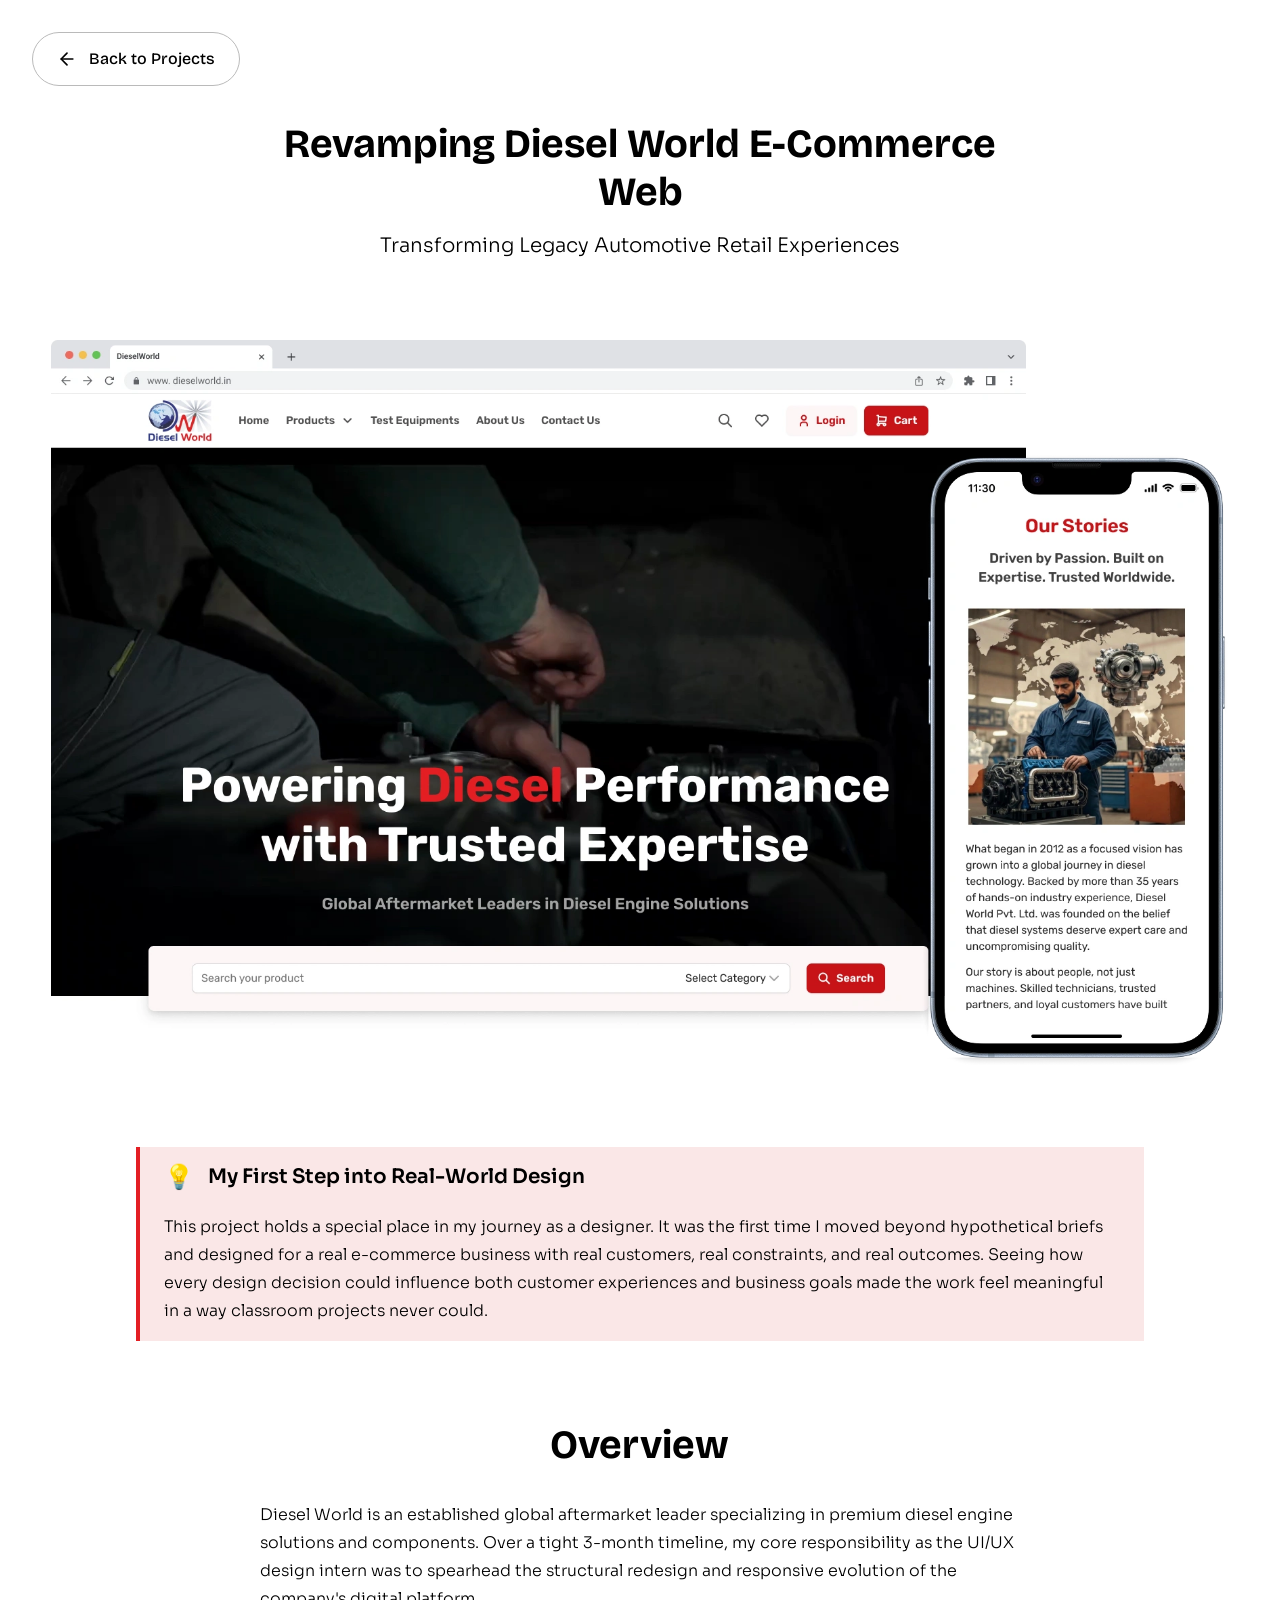
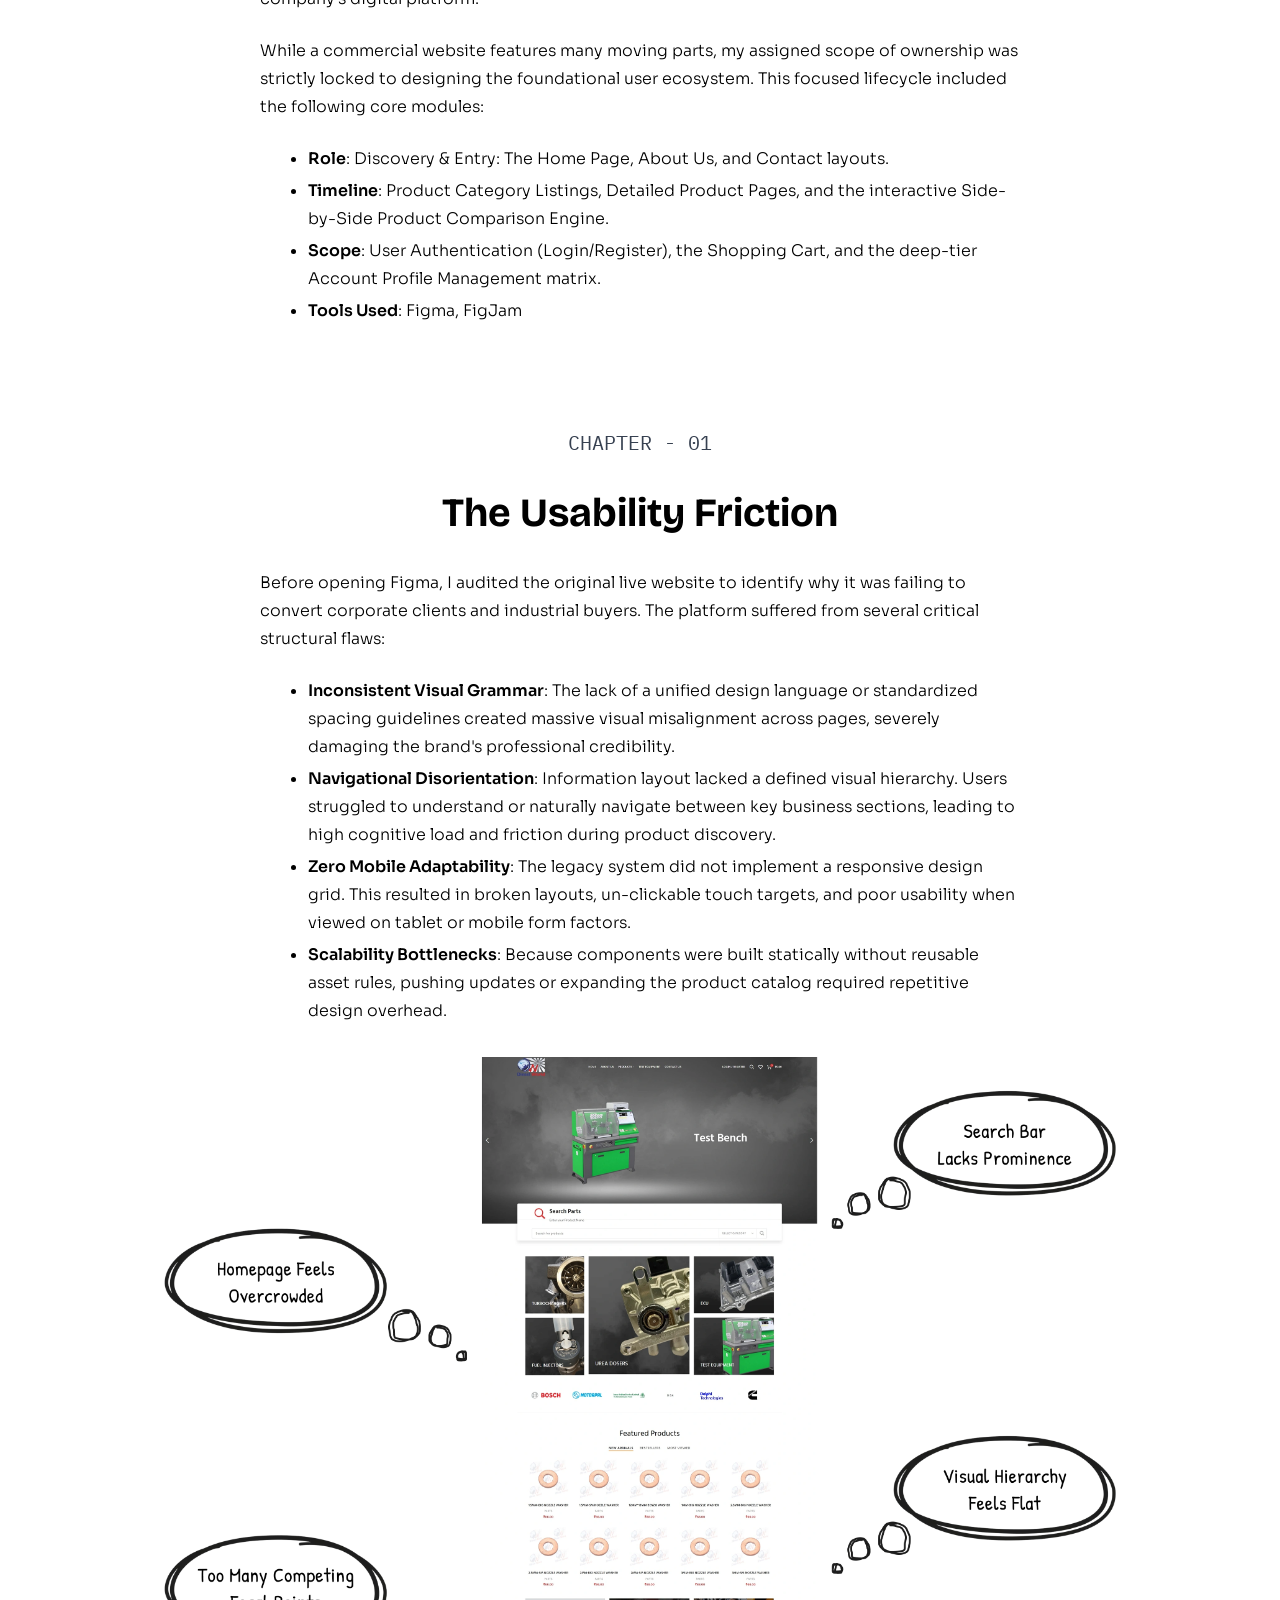
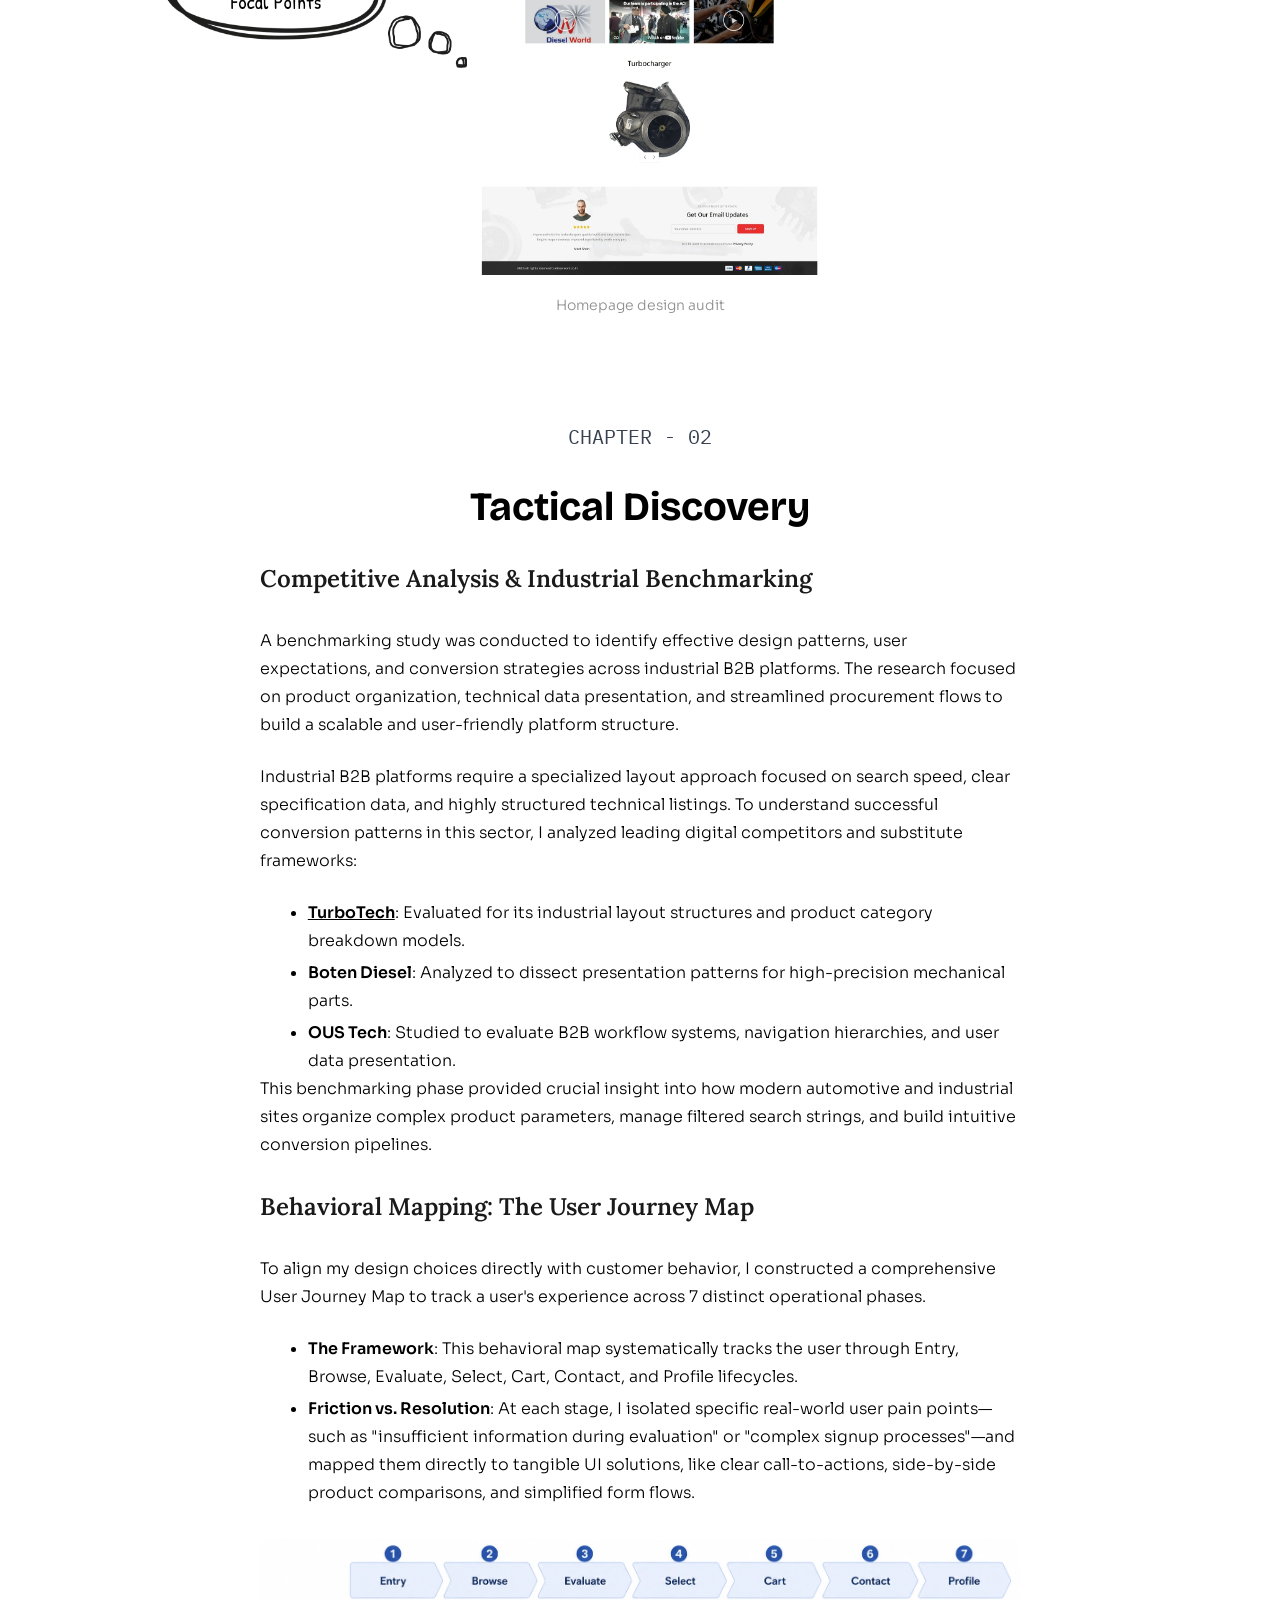
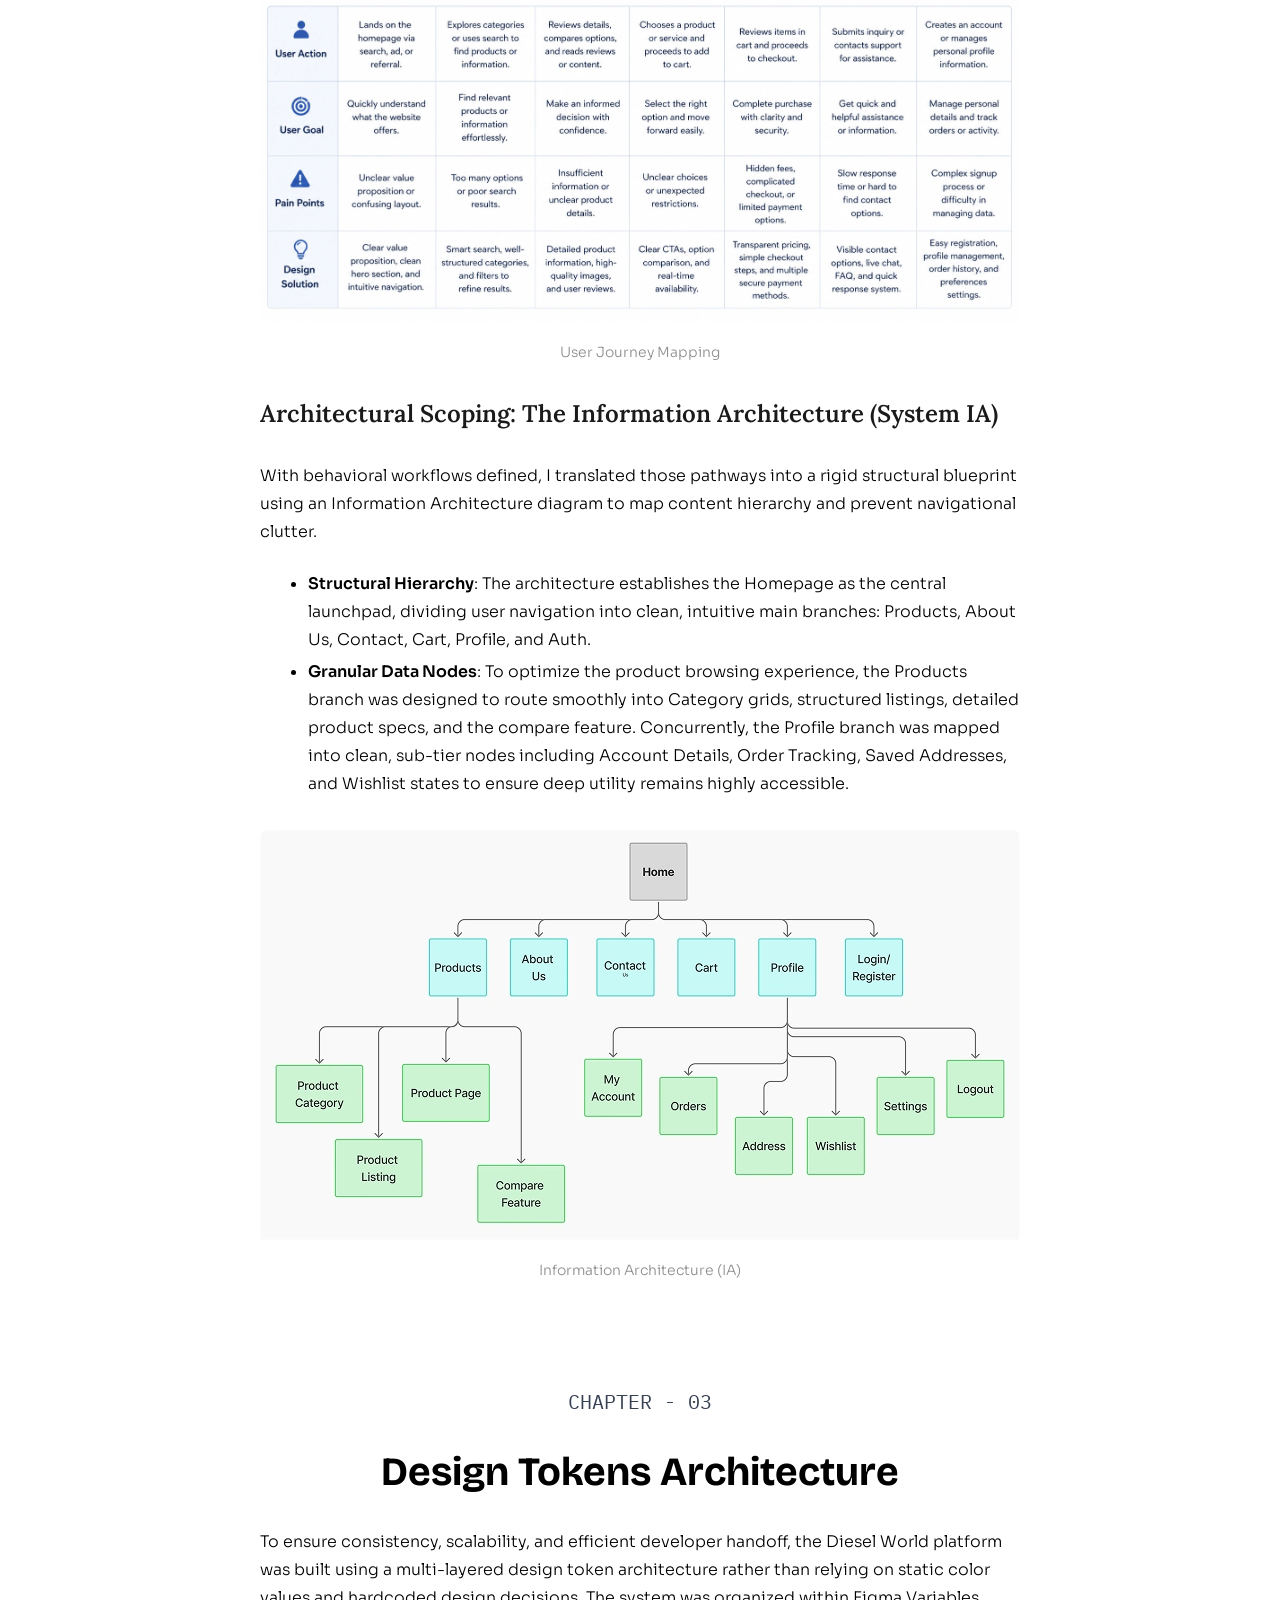
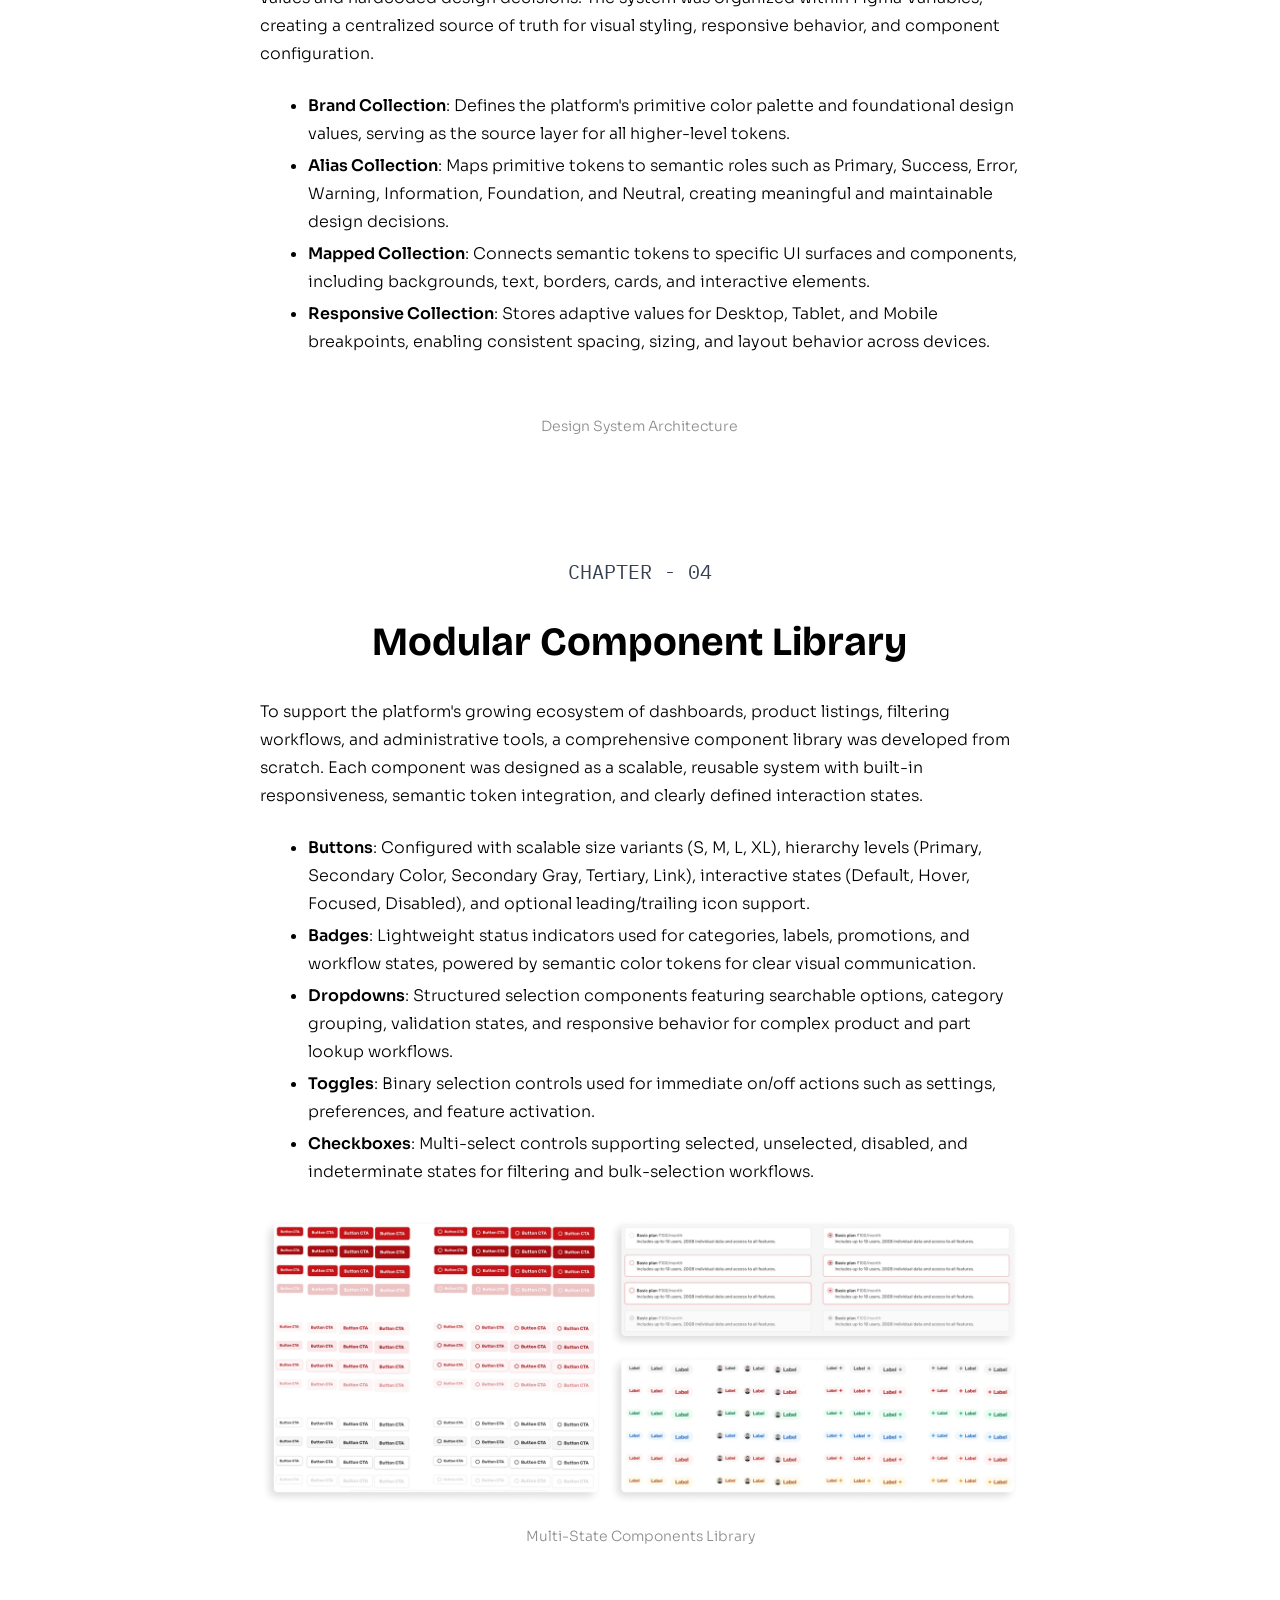
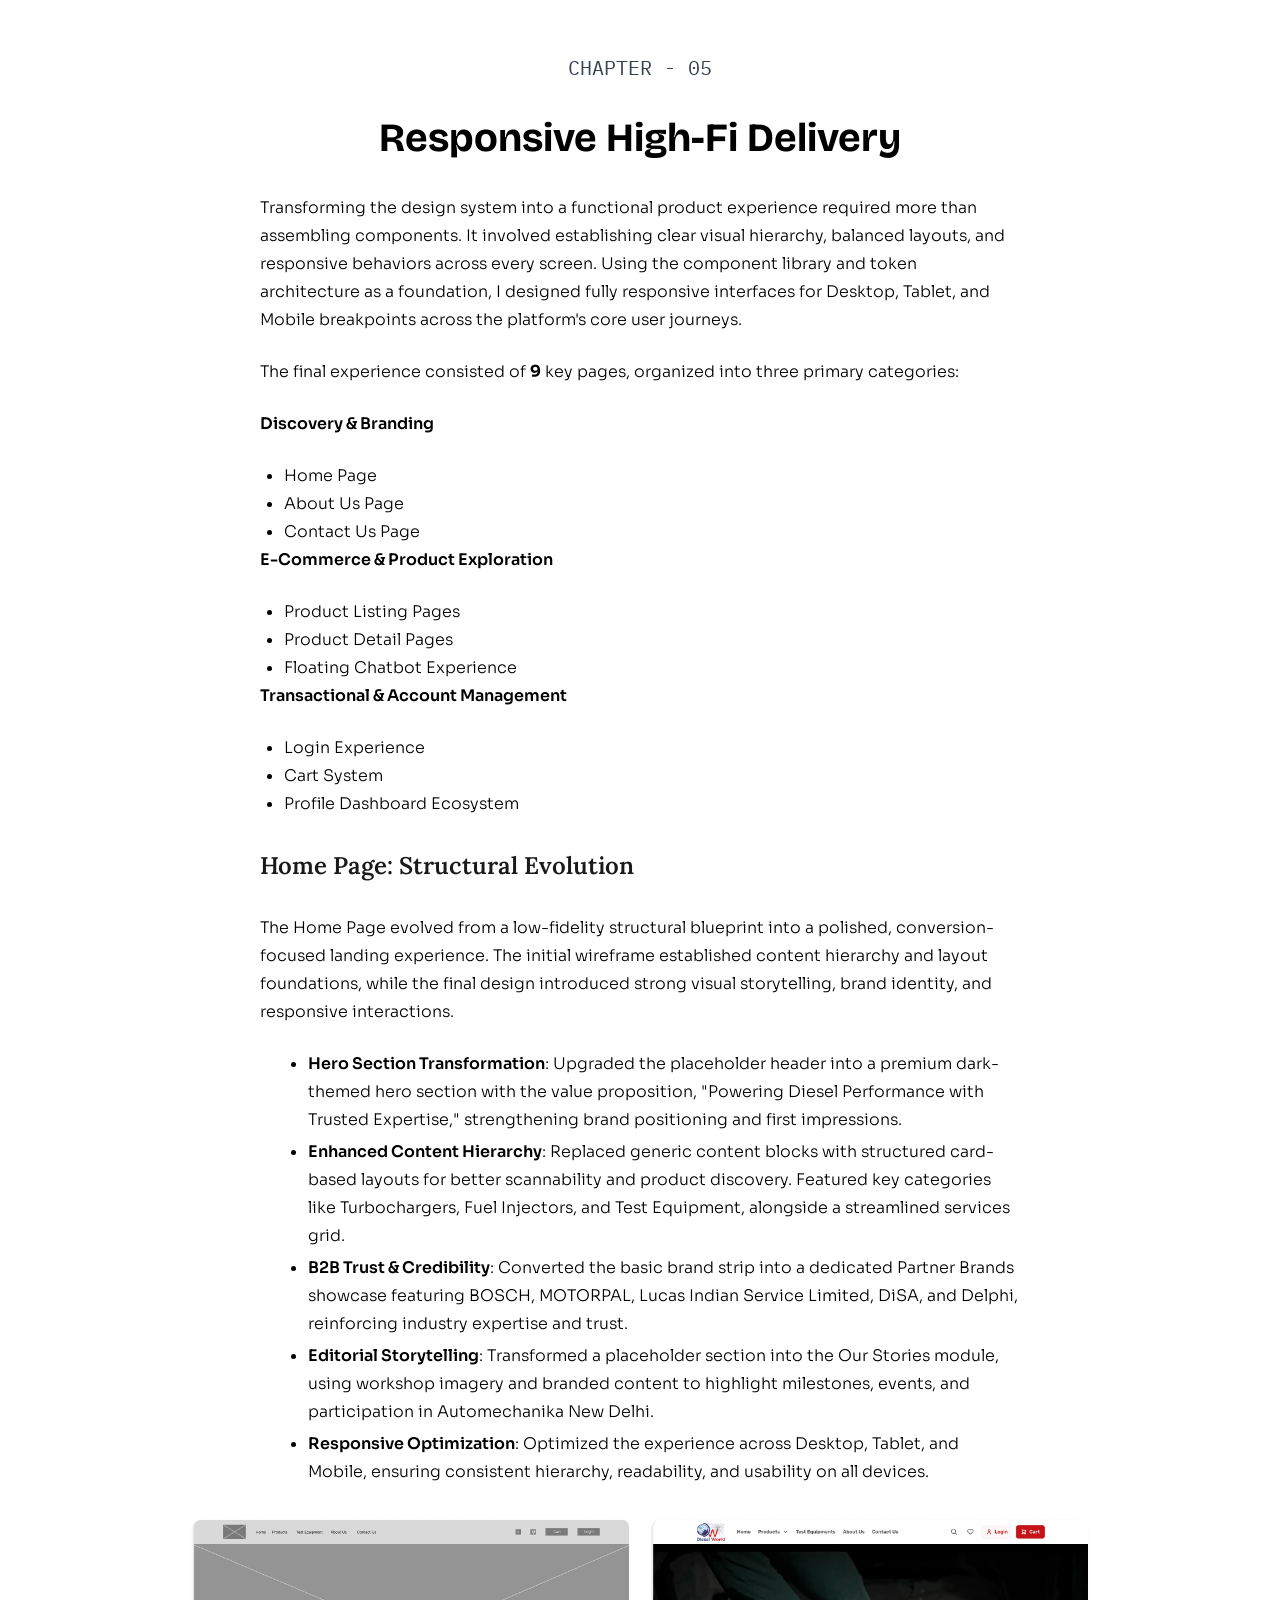
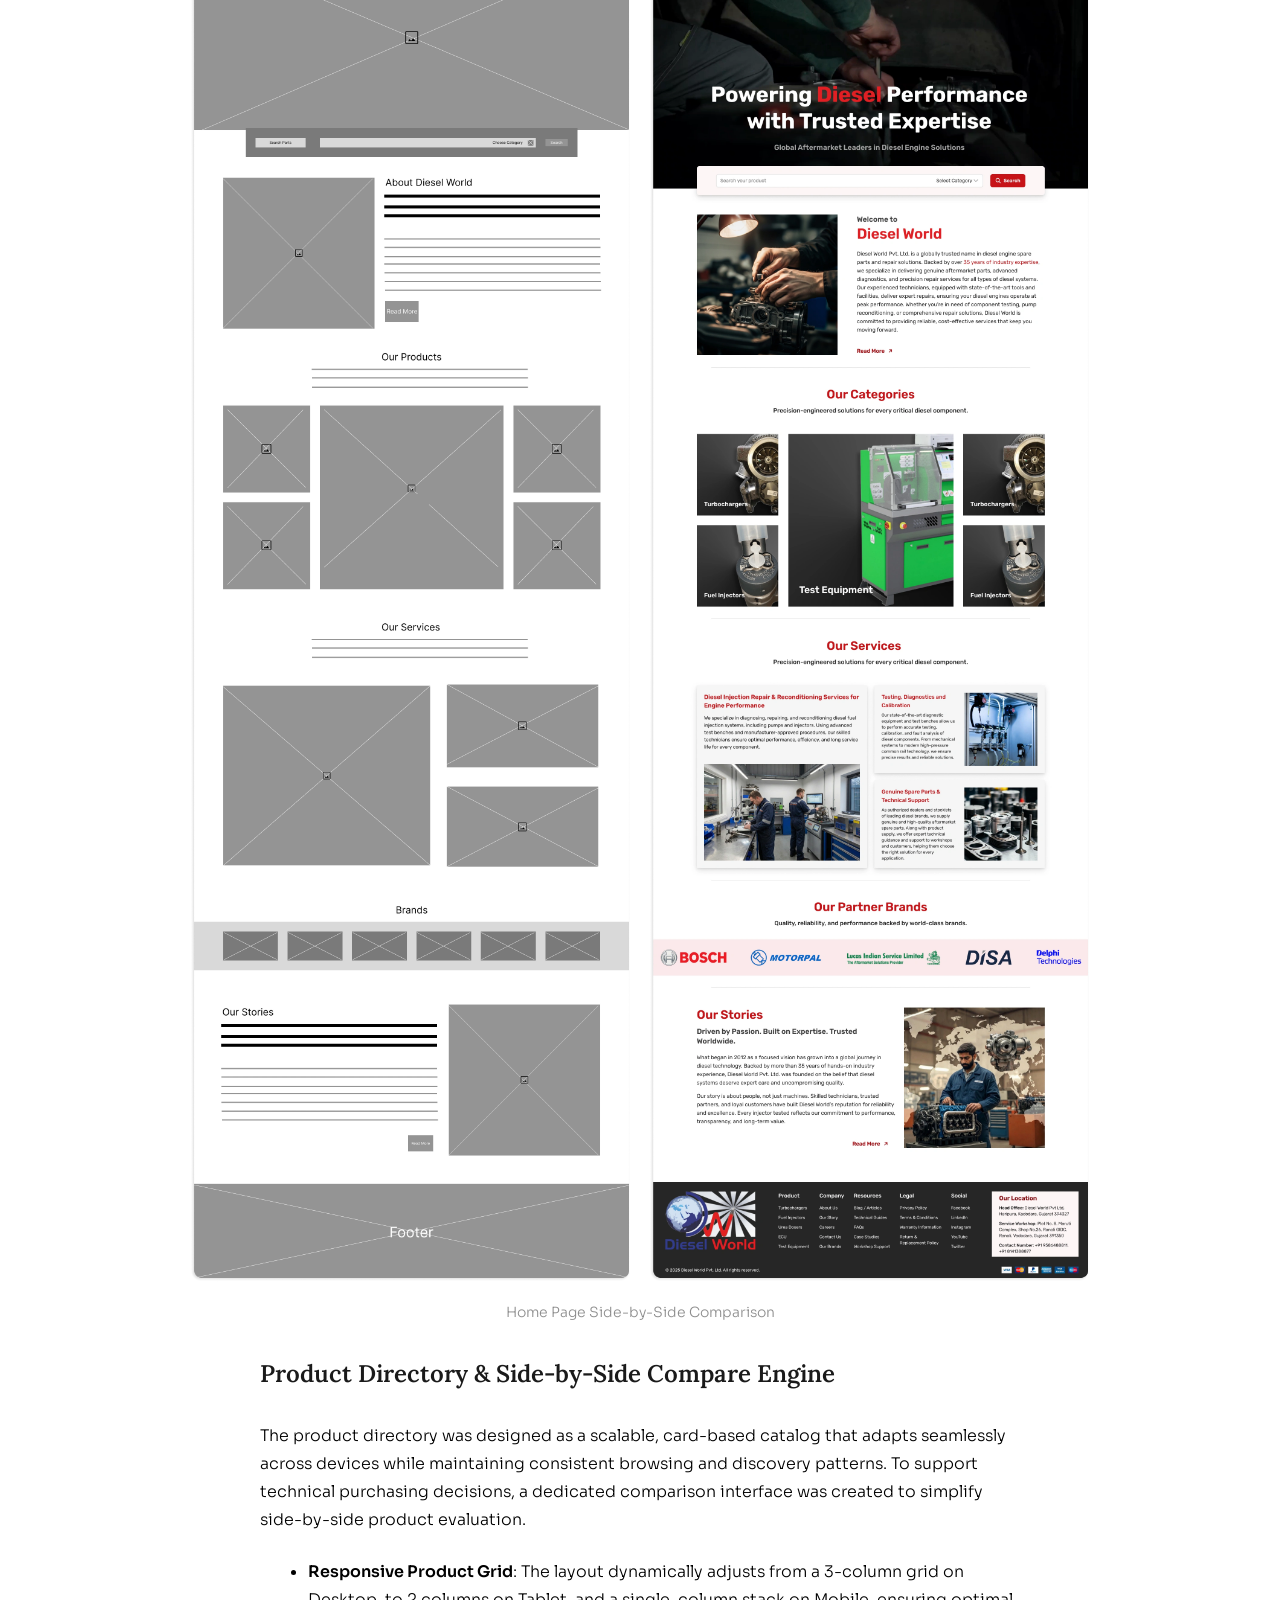
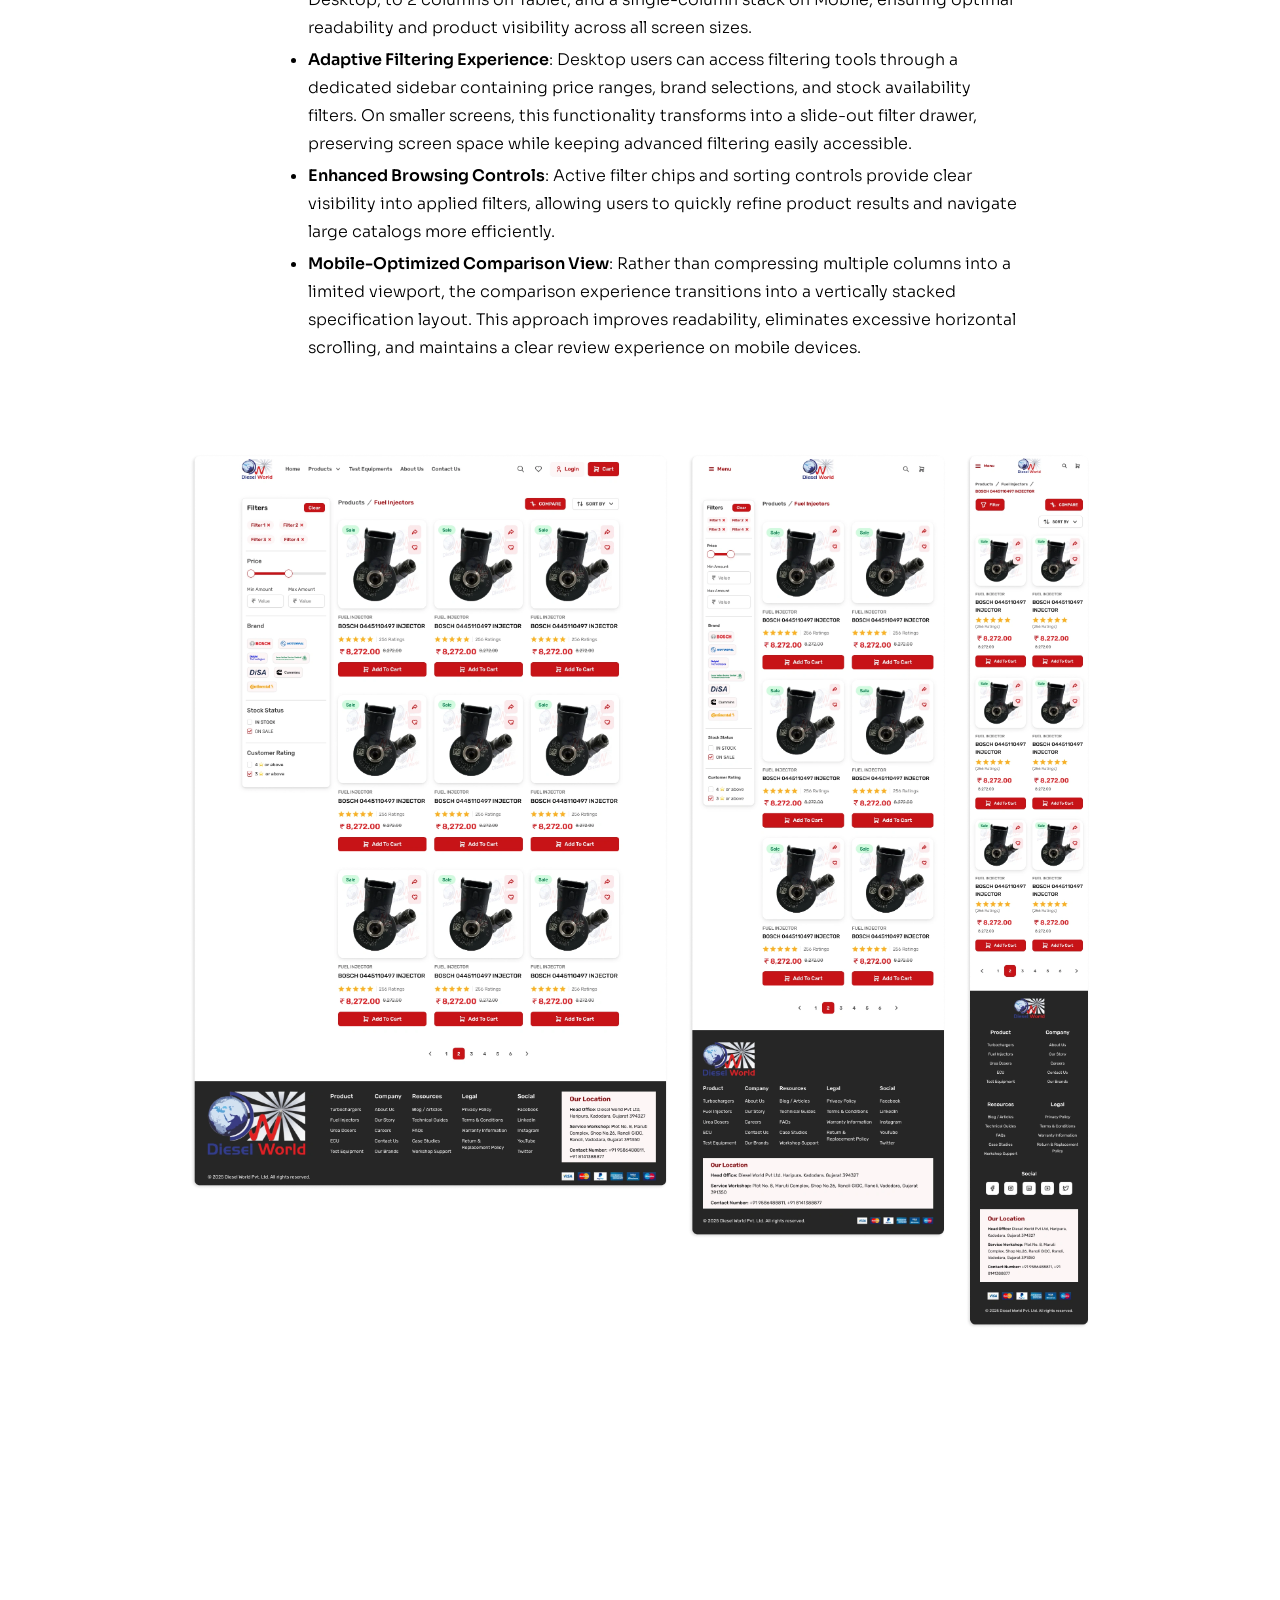
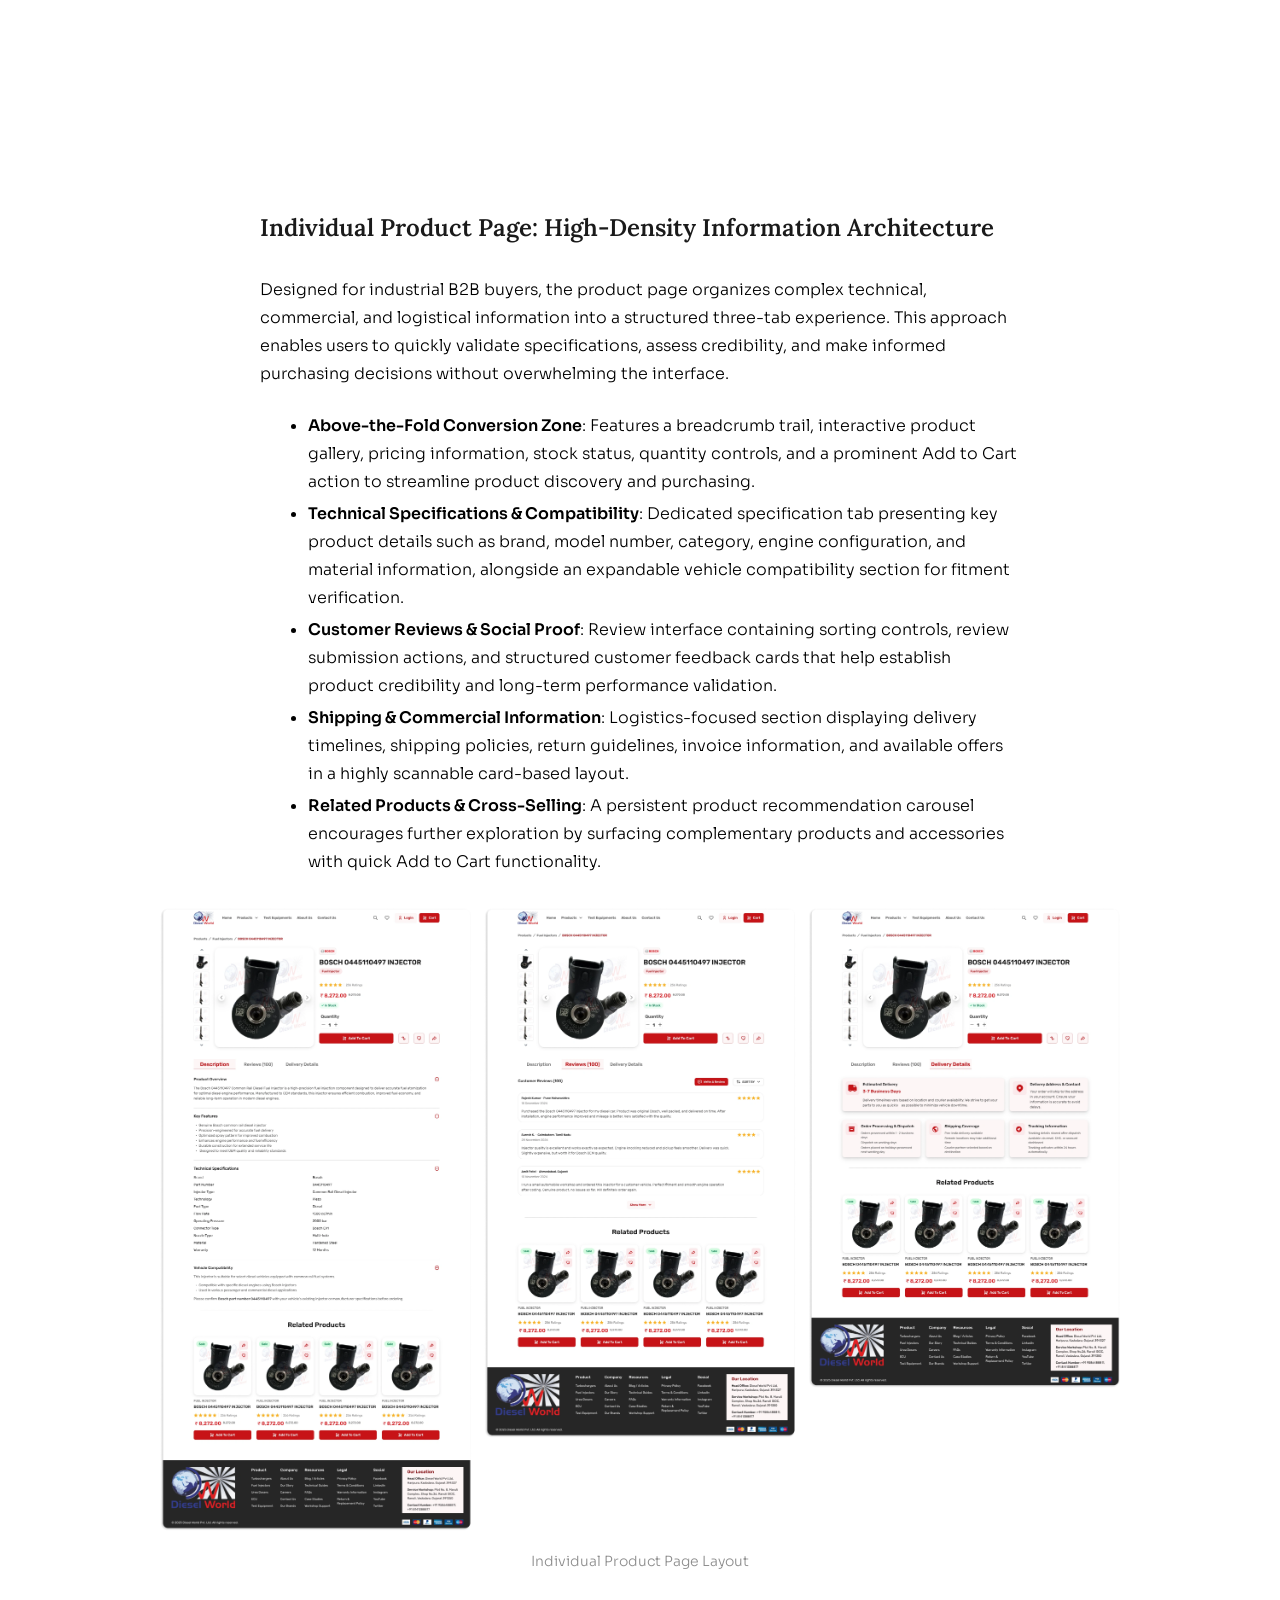
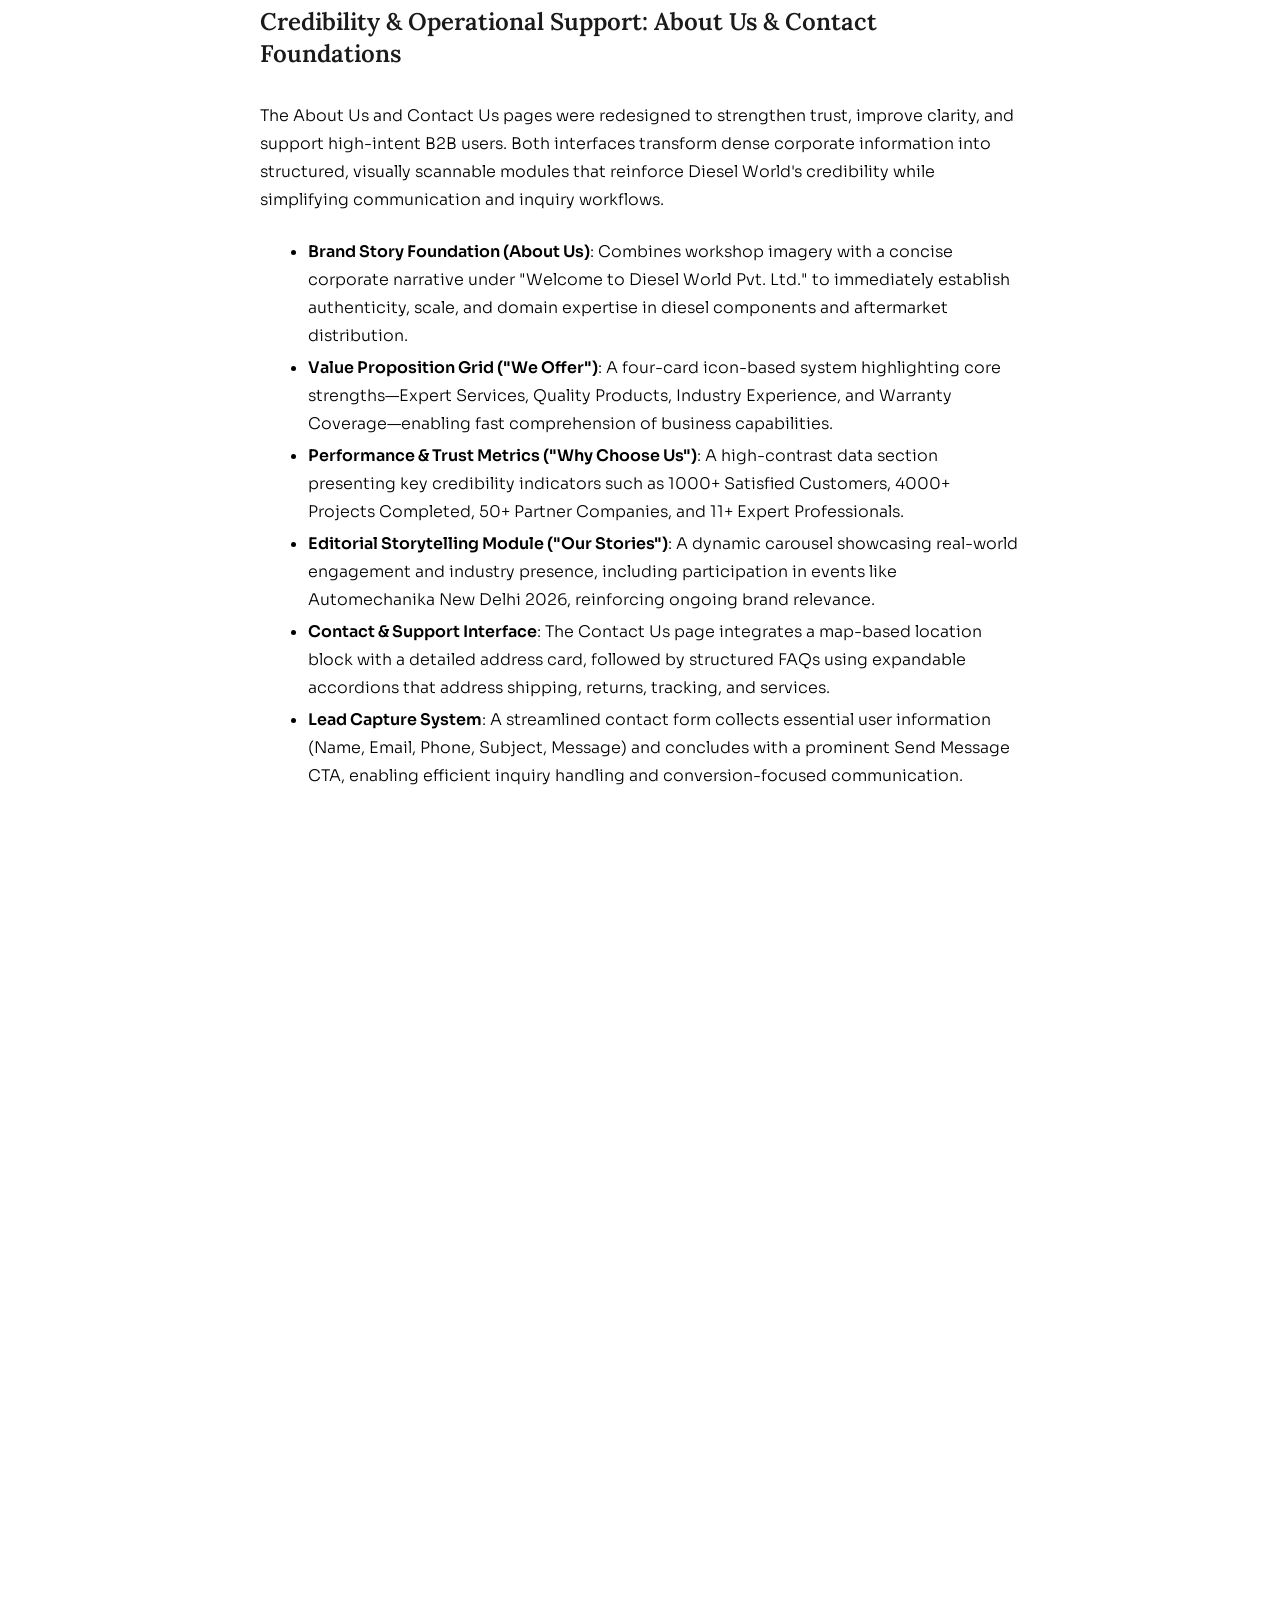
==== work/DieselWorld/index.html @ 5c5d2adc "Added portfolio files" ====
<!DOCTYPE html>
<html lang="en">

<head>
    <meta charset="UTF-8">
    <meta name="viewport" content="width=device-width, initial-scale=1.0">
    <title>DieselWorld Case Study | Sahil Pradhan</title>
    <link rel="preconnect" href="https://fonts.googleapis.com">
    <link rel="preconnect" href="https://fonts.gstatic.com" crossorigin>
    <link
        href="https://fonts.googleapis.com/css2?family=Bricolage+Grotesque:opsz,wght@12..96,200..800&family=DM+Serif+Display&family=IBM+Plex+Mono&family=Lora:ital,wght@0,400..700;1,400..700&family=Sora:wght@100..800&display=swap"
        rel="stylesheet">
    <link rel="stylesheet" href="style.css">
</head>

<body class="dieselworld-body">

    <!-- Back Button -->
    <a href="../../index.html#projects" class="back-btn" aria-label="Back to Featured Projects">
        <svg viewBox="0 0 24 24" fill="none" stroke="currentColor" stroke-width="2" stroke-linecap="round"
            stroke-linejoin="round" width="20" height="20">
            <line x1="19" y1="12" x2="5" y2="12"></line>
            <polyline points="12 19 5 12 12 5"></polyline>
        </svg>
        <span>Back to Projects</span>
    </a>

    <!-- Page Content -->
    <main class="case-study-content">

        <!-- Hero Section -->
        <header class="cs-header reveal-item">
            <h1 class="cs-title">Revamping Diesel World E-Commerce Web</h1>
            <p class="cs-subtitle">Transforming Legacy Automotive Retail Experiences</p>
        </header>

        <!-- Hero Image -->
        <section class="cs-section reveal-item">
            <figure class="cs-image-wrapper hero-img">
                <img src="../../assets/work/DieselWorld/dw-project-title-image.webp"
                    alt="Diesel World E-Commerce Overview">
            </figure>
        </section>

        <!-- ════════════════ SPECIAL MESSAGE ════════════════ -->
        <section class="cs-section reveal-item">
            <div class="special-message-block">
                <div class="special-message-header">
                    <span class="special-message-icon" style="font-size: 24px; line-height: 28px;">💡</span>
                    <span class="special-message-title"> My First Step into Real-World Design</span>
                </div>
                <p class="special-message-text">This project holds a special place in my journey as a designer. It was
                    the first time I moved beyond hypothetical briefs and designed for a real e-commerce business with
                    real customers, real constraints, and real outcomes. Seeing how every design decision could
                    influence
                    both customer experiences and business goals made the work feel meaningful in a way classroom
                    projects never could.</p>
            </div>
        </section>

        <!-- ════════════════ OVERVIEW ════════════════ -->
        <section class="cs-section reveal-item">
            <h2 class="cs-heading">Overview</h2>
            <div class="cs-text-block">
                <p>Diesel World is an established global aftermarket leader specializing in premium diesel engine
                    solutions and components. Over a tight 3-month timeline, my core responsibility as the UI/UX design
                    intern was to spearhead the structural redesign and responsive evolution of the company's digital
                    platform.</p>
                <p>While a commercial website features many moving parts, my assigned scope of ownership was strictly
                    locked to designing the foundational user ecosystem. This focused lifecycle included the following
                    core modules:</p>
                <ul class="component-desc-list">
                    <li><strong>Role</strong>: Discovery &amp; Entry: The Home Page, About Us, and Contact layouts.</li>
                    <li><strong>Timeline</strong>: Product Category Listings, Detailed Product Pages, and the
                        interactive Side-by-Side Product Comparison Engine.</li>
                    <li><strong>Scope</strong>: User Authentication (Login/Register), the Shopping Cart, and the
                        deep-tier Account Profile Management matrix.</li>
                    <li><strong>Tools Used</strong>: Figma, FigJam</li>
                </ul>
            </div>
        </section>

        <!-- ════════════════ CHAPTER 01 ════════════════ -->
        <section class="cs-section reveal-item">
            <span class="cs-chapter-label">CHAPTER - 01</span>
            <h2 class="cs-heading">The Usability Friction</h2>
            <div class="cs-text-block">
                <p>Before opening Figma, I audited the original live website to identify why it was failing to convert
                    corporate clients and industrial buyers. The platform suffered from several critical structural
                    flaws:</p>
                <ul class="component-desc-list">
                    <li><strong>Inconsistent Visual Grammar</strong>: The lack of a unified design language or
                        standardized spacing guidelines created massive visual misalignment across pages, severely
                        damaging the brand's professional credibility.</li>
                    <li><strong>Navigational Disorientation</strong>: Information layout lacked a defined visual
                        hierarchy. Users struggled to understand or naturally navigate between key business sections,
                        leading to high cognitive load and friction during product discovery.</li>
                    <li><strong>Zero Mobile Adaptability</strong>: The legacy system did not implement a responsive
                        design grid. This resulted in broken layouts, un-clickable touch targets, and poor usability
                        when
                        viewed on tablet or mobile form factors.</li>
                    <li><strong>Scalability Bottlenecks</strong>: Because components were built statically without
                        reusable asset rules, pushing updates or expanding the product catalog required repetitive
                        design
                        overhead.</li>
                </ul>
            </div>
            <figure class="cs-image-wrapper reveal-item" style="max-width: 956px; margin: 0 auto;">
                <img src="../../assets/work/DieselWorld/homepage-design-audit.webp" alt="Homepage Design Audit">
                <figcaption
                    style="margin-top: 16px; font-family: 'Sora', sans-serif; font-size: 14px; color: #8d8d8d; text-align: center;">
                    Homepage design audit</figcaption>
            </figure>
        </section>

        <!-- ════════════════ CHAPTER 02 ════════════════ -->
        <section class="cs-section reveal-item">
            <span class="cs-chapter-label">CHAPTER - 02</span>
            <h2 class="cs-heading">Tactical Discovery</h2>

            <!-- Competitive Analysis -->
            <h3 class="cs-subheading">Competitive Analysis &amp; Industrial Benchmarking</h3>
            <div class="cs-text-block">
                <p>A benchmarking study was conducted to identify effective design patterns, user expectations, and
                    conversion strategies across industrial B2B platforms. The research focused on product organization,
                    technical data presentation, and streamlined procurement flows to build a scalable and user-friendly
                    platform structure.</p>
                <p>Industrial B2B platforms require a specialized layout approach focused on search speed, clear
                    specification data, and highly structured technical listings. To understand successful conversion
                    patterns in this sector, I analyzed leading digital competitors and substitute frameworks:</p>
                <ul class="component-desc-list">
                    <li><strong style="text-decoration: underline;">TurboTech</strong>: Evaluated for its industrial
                        layout structures and product category breakdown models.</li>
                    <li><strong>Boten Diesel</strong>: Analyzed to dissect presentation patterns for high-precision
                        mechanical parts.</li>
                    <li><strong>OUS Tech</strong>: Studied to evaluate B2B workflow systems, navigation hierarchies, and
                        user data presentation.</li>
                </ul>
                <p>This benchmarking phase provided crucial insight into how modern automotive and industrial sites
                    organize complex product parameters, manage filtered search strings, and build intuitive conversion
                    pipelines.</p>
            </div>

            <!-- Behavioral Mapping -->
            <h3 class="cs-subheading">Behavioral Mapping: The User Journey Map</h3>
            <div class="cs-text-block">
                <p>To align my design choices directly with customer behavior, I constructed a comprehensive User
                    Journey
                    Map to track a user's experience across 7 distinct operational phases.</p>
                <ul class="component-desc-list">
                    <li><strong>The Framework</strong>: This behavioral map systematically tracks the user through
                        Entry,
                        Browse, Evaluate, Select, Cart, Contact, and Profile lifecycles.</li>
                    <li><strong>Friction vs. Resolution</strong>: At each stage, I isolated specific real-world user
                        pain
                        points—such as "insufficient information during evaluation" or "complex signup processes"—and
                        mapped them directly to tangible UI solutions, like clear call-to-actions, side-by-side product
                        comparisons, and simplified form flows.</li>
                </ul>
            </div>
            <figure class="cs-image-wrapper reveal-item" style="max-width: 760px; margin: 0 auto;">
                <img src="../../assets/work/DieselWorld/user-journey.webp" alt="User Journey Mapping">
                <figcaption
                    style="margin-top: 16px; font-family: 'Sora', sans-serif; font-size: 14px; color: #8d8d8d; text-align: center;">
                    User Journey Mapping</figcaption>
            </figure>

            <!-- Architectural Scoping -->
            <h3 class="cs-subheading">Architectural Scoping: The Information Architecture (System IA)</h3>
            <div class="cs-text-block">
                <p>With behavioral workflows defined, I translated those pathways into a rigid structural blueprint
                    using
                    an Information Architecture diagram to map content hierarchy and prevent navigational clutter.</p>
                <ul class="component-desc-list">
                    <li><strong>Structural Hierarchy</strong>: The architecture establishes the Homepage as the central
                        launchpad, dividing user navigation into clean, intuitive main branches: Products, About Us,
                        Contact, Cart, Profile, and Auth.</li>
                    <li><strong>Granular Data Nodes</strong>: To optimize the product browsing experience, the Products
                        branch was designed to route smoothly into Category grids, structured listings, detailed product
                        specs, and the compare feature. Concurrently, the Profile branch was mapped into clean, sub-tier
                        nodes including Account Details, Order Tracking, Saved Addresses, and Wishlist states to ensure
                        deep utility remains highly accessible.</li>
                </ul>
            </div>
            <figure class="cs-image-wrapper reveal-item" style="max-width: 760px; margin: 0 auto;">
                <img src="../../assets/work/DieselWorld/information-architecture.webp" alt="Information Architecture">
                <figcaption
                    style="margin-top: 16px; font-family: 'Sora', sans-serif; font-size: 14px; color: #8d8d8d; text-align: center;">
                    Information Architecture (IA)</figcaption>
            </figure>
        </section>

        <!-- ════════════════ CHAPTER 03 ════════════════ -->
        <section class="cs-section reveal-item">
            <span class="cs-chapter-label">CHAPTER - 03</span>
            <h2 class="cs-heading">Design Tokens Architecture</h2>

            <div class="cs-text-block">
                <p>To ensure consistency, scalability, and efficient developer handoff, the Diesel World platform was
                    built using a multi-layered design token architecture rather than relying on static color values and
                    hardcoded design decisions. The system was organized within Figma Variables, creating a centralized
                    source of truth for visual styling, responsive behavior, and component configuration.</p>
                <ul class="component-desc-list">
                    <li><strong>Brand Collection</strong>: Defines the platform's primitive color palette and
                        foundational design values, serving as the source layer for all higher-level tokens.</li>
                    <li><strong>Alias Collection</strong>: Maps primitive tokens to semantic roles such as Primary,
                        Success, Error, Warning, Information, Foundation, and Neutral, creating meaningful and
                        maintainable design decisions.</li>
                    <li><strong>Mapped Collection</strong>: Connects semantic tokens to specific UI surfaces and
                        components, including backgrounds, text, borders, cards, and interactive elements.</li>
                    <li><strong>Responsive Collection</strong>: Stores adaptive values for Desktop, Tablet, and Mobile
                        breakpoints, enabling consistent spacing, sizing, and layout behavior across devices.</li>
                </ul>
            </div>
            <p
                style="font-family: 'Sora', sans-serif; font-size: 14px; color: #8d8d8d; text-align: center; margin-top: 24px;">
                Design System Architecture</p>
        </section>

        <!-- ════════════════ CHAPTER 04 ════════════════ -->
        <section class="cs-section reveal-item">
            <span class="cs-chapter-label">CHAPTER - 04</span>
            <h2 class="cs-heading">Modular Component Library</h2>

            <div class="cs-text-block">
                <p>To support the platform's growing ecosystem of dashboards, product listings, filtering workflows, and
                    administrative tools, a comprehensive component library was developed from scratch. Each component
                    was designed as a scalable, reusable system with built-in responsiveness, semantic token
                    integration,
                    and clearly defined interaction states.</p>
                <ul class="component-desc-list">
                    <li><strong>Buttons</strong>: Configured with scalable size variants (S, M, L, XL), hierarchy levels
                        (Primary, Secondary Color, Secondary Gray, Tertiary, Link), interactive states (Default, Hover,
                        Focused, Disabled), and optional leading/trailing icon support.</li>
                    <li><strong>Badges</strong>: Lightweight status indicators used for categories, labels, promotions,
                        and workflow states, powered by semantic color tokens for clear visual communication.</li>
                    <li><strong>Dropdowns</strong>: Structured selection components featuring searchable options,
                        category
                        grouping, validation states, and responsive behavior for complex product and part lookup
                        workflows.</li>
                    <li><strong>Toggles</strong>: Binary selection controls used for immediate on/off actions such as
                        settings, preferences, and feature activation.</li>
                    <li><strong>Checkboxes</strong>: Multi-select controls supporting selected, unselected, disabled,
                        and
                        indeterminate states for filtering and bulk-selection workflows.</li>
                </ul>
            </div>
            <figure class="cs-image-wrapper reveal-item" style="max-width: 760px; margin: 0 auto;">
                <img src="../../assets/work/DieselWorld/multi-state-components-library.webp"
                    alt="Multi-State Components Library">
                <figcaption
                    style="margin-top: 16px; font-family: 'Sora', sans-serif; font-size: 14px; color: #8d8d8d; text-align: center;">
                    Multi-State Components Library</figcaption>
            </figure>
        </section>

        <!-- ════════════════ CHAPTER 05 ════════════════ -->
        <section class="cs-section reveal-item">
            <span class="cs-chapter-label">CHAPTER - 05</span>
            <h2 class="cs-heading">Responsive High-Fi Delivery</h2>

            <div class="cs-text-block">
                <p>Transforming the design system into a functional product experience required more than assembling
                    components. It involved establishing clear visual hierarchy, balanced layouts, and responsive
                    behaviors across every screen. Using the component library and token architecture as a foundation, I
                    designed fully responsive interfaces for Desktop, Tablet, and Mobile breakpoints across the
                    platform's core user journeys.</p>
                <p>The final experience consisted of <strong>9</strong> key pages, organized into three primary
                    categories:</p>

                <p class="category-label">Discovery &amp; Branding</p>
                <ul class="cs-meta-list" style="margin-top: 0;">
                    <li>Home Page</li>
                    <li>About Us Page</li>
                    <li>Contact Us Page</li>
                </ul>

                <p class="category-label">E-Commerce &amp; Product Exploration</p>
                <ul class="cs-meta-list" style="margin-top: 0;">
                    <li>Product Listing Pages</li>
                    <li>Product Detail Pages</li>
                    <li>Floating Chatbot Experience</li>
                </ul>

                <p class="category-label">Transactional &amp; Account Management</p>
                <ul class="cs-meta-list" style="margin-top: 0;">
                    <li>Login Experience</li>
                    <li>Cart System</li>
                    <li>Profile Dashboard Ecosystem</li>
                </ul>
            </div>

            <!-- Home Page: Structural Evolution -->
            <h3 class="cs-subheading">Home Page: Structural Evolution</h3>
            <div class="cs-text-block">
                <p>The Home Page evolved from a low-fidelity structural blueprint into a polished, conversion-focused
                    landing experience. The initial wireframe established content hierarchy and layout foundations,
                    while
                    the final design introduced strong visual storytelling, brand identity, and responsive interactions.
                </p>
                <ul class="component-desc-list">
                    <li><strong>Hero Section Transformation</strong>: Upgraded the placeholder header into a premium
                        dark-themed hero section with the value proposition, "Powering Diesel Performance with Trusted
                        Expertise," strengthening brand positioning and first impressions.</li>
                    <li><strong>Enhanced Content Hierarchy</strong>: Replaced generic content blocks with structured
                        card-based layouts for better scannability and product discovery. Featured key categories like
                        Turbochargers, Fuel Injectors, and Test Equipment, alongside a streamlined services grid.</li>
                    <li><strong>B2B Trust &amp; Credibility</strong>: Converted the basic brand strip into a dedicated
                        Partner Brands showcase featuring BOSCH, MOTORPAL, Lucas Indian Service Limited, DiSA, and
                        Delphi, reinforcing industry expertise and trust.</li>
                    <li><strong>Editorial Storytelling</strong>: Transformed a placeholder section into the Our Stories
                        module, using workshop imagery and branded content to highlight milestones, events, and
                        participation in Automechanika New Delhi.</li>
                    <li><strong>Responsive Optimization</strong>: Optimized the experience across Desktop, Tablet, and
                        Mobile, ensuring consistent hierarchy, readability, and usability on all devices.</li>
                </ul>
            </div>
            <figure class="cs-image-wrapper reveal-item" style="max-width: 900px; margin: 0 auto;">
                <img src="../../assets/work/DieselWorld/home-page-side-by-side-comparison.webp"
                    alt="Home Page Side-by-Side Comparison">
                <figcaption
                    style="margin-top: 16px; font-family: 'Sora', sans-serif; font-size: 14px; color: #8d8d8d; text-align: center;">
                    Home Page Side-by-Side Comparison</figcaption>
            </figure>

            <!-- Product Directory & Side-by-Side Compare Engine -->
            <h3 class="cs-subheading">Product Directory &amp; Side-by-Side Compare Engine</h3>
            <div class="cs-text-block">
                <p>The product directory was designed as a scalable, card-based catalog that adapts seamlessly across
                    devices while maintaining consistent browsing and discovery patterns. To support technical
                    purchasing
                    decisions, a dedicated comparison interface was created to simplify side-by-side product evaluation.
                </p>
                <ul class="component-desc-list">
                    <li><strong>Responsive Product Grid</strong>: The layout dynamically adjusts from a 3-column grid on
                        Desktop, to 2 columns on Tablet, and a single-column stack on Mobile, ensuring optimal
                        readability and product visibility across all screen sizes.</li>
                    <li><strong>Adaptive Filtering Experience</strong>: Desktop users can access filtering tools through
                        a dedicated sidebar containing price ranges, brand selections, and stock availability filters.
                        On
                        smaller screens, this functionality transforms into a slide-out filter drawer, preserving screen
                        space while keeping advanced filtering easily accessible.</li>
                    <li><strong>Enhanced Browsing Controls</strong>: Active filter chips and sorting controls provide
                        clear visibility into applied filters, allowing users to quickly refine product results and
                        navigate large catalogs more efficiently.</li>
                    <li><strong>Mobile-Optimized Comparison View</strong>: Rather than compressing multiple columns into
                        a limited viewport, the comparison experience transitions into a vertically stacked
                        specification
                        layout. This approach improves readability, eliminates excessive horizontal scrolling, and
                        maintains a clear review experience on mobile devices.</li>
                </ul>
            </div>

            <!-- Product directory images with viewport labels -->
            <div class="viewport-labels reveal-item">
                <span class="viewport-label">Desktop View</span>
                <span class="viewport-label">Tablet View</span>
                <span class="viewport-label">Mobile View</span>
            </div>
            <figure class="cs-image-wrapper reveal-item" style="max-width: 900px; margin: 0 auto;">
                <img src="../../assets/work/DieselWorld/product-directory-layout.webp" alt="Product Directory Layout">
            </figure>
            <figure class="cs-image-wrapper reveal-item" style="max-width: 900px; margin: 0 auto;">
                <img src="../../assets/work/DieselWorld/compare-feature-layout.webp" alt="Compare Feature Layout">
                <figcaption
                    style="margin-top: 16px; font-family: 'Sora', sans-serif; font-size: 14px; color: #8d8d8d; text-align: center;">
                    Responsive Product Directory &amp; Compare Feature Layout</figcaption>
            </figure>

            <!-- Individual Product Page -->
            <h3 class="cs-subheading">Individual Product Page: High-Density Information Architecture</h3>
            <div class="cs-text-block">
                <p>Designed for industrial B2B buyers, the product page organizes complex technical, commercial, and
                    logistical information into a structured three-tab experience. This approach enables users to
                    quickly
                    validate specifications, assess credibility, and make informed purchasing decisions without
                    overwhelming the interface.</p>
                <ul class="component-desc-list">
                    <li><strong>Above-the-Fold Conversion Zone</strong>: Features a breadcrumb trail, interactive
                        product
                        gallery, pricing information, stock status, quantity controls, and a prominent Add to Cart
                        action
                        to streamline product discovery and purchasing.</li>
                    <li><strong>Technical Specifications &amp; Compatibility</strong>: Dedicated specification tab
                        presenting key product details such as brand, model number, category, engine configuration, and
                        material information, alongside an expandable vehicle compatibility section for fitment
                        verification.</li>
                    <li><strong>Customer Reviews &amp; Social Proof</strong>: Review interface containing sorting
                        controls, review submission actions, and structured customer feedback cards that help establish
                        product credibility and long-term performance validation.</li>
                    <li><strong>Shipping &amp; Commercial Information</strong>: Logistics-focused section displaying
                        delivery timelines, shipping policies, return guidelines, invoice information, and available
                        offers in a highly scannable card-based layout.</li>
                    <li><strong>Related Products &amp; Cross-Selling</strong>: A persistent product recommendation
                        carousel encourages further exploration by surfacing complementary products and accessories with
                        quick Add to Cart functionality.</li>
                </ul>
            </div>
            <figure class="cs-image-wrapper reveal-item" style="max-width: 960px; margin: 0 auto;">
                <img src="../../assets/work/DieselWorld/individual-product-page-layout.webp"
                    alt="Individual Product Page">
                <figcaption
                    style="margin-top: 16px; font-family: 'Sora', sans-serif; font-size: 14px; color: #8d8d8d; text-align: center;">
                    Individual Product Page Layout</figcaption>
            </figure>

            <!-- Credibility & Operational Support -->
            <h3 class="cs-subheading">Credibility &amp; Operational Support: About Us &amp; Contact Foundations</h3>
            <div class="cs-text-block">
                <p>The About Us and Contact Us pages were redesigned to strengthen trust, improve clarity, and support
                    high-intent B2B users. Both interfaces transform dense corporate information into structured,
                    visually scannable modules that reinforce Diesel World's credibility while simplifying communication
                    and inquiry workflows.</p>
                <ul class="component-desc-list">
                    <li><strong>Brand Story Foundation (About Us)</strong>: Combines workshop imagery with a concise
                        corporate narrative under "Welcome to Diesel World Pvt. Ltd." to immediately establish
                        authenticity, scale, and domain expertise in diesel components and aftermarket distribution.
                    </li>
                    <li><strong>Value Proposition Grid ("We Offer")</strong>: A four-card icon-based system highlighting
                        core strengths—Expert Services, Quality Products, Industry Experience, and Warranty
                        Coverage—enabling fast comprehension of business capabilities.</li>
                    <li><strong>Performance &amp; Trust Metrics ("Why Choose Us")</strong>: A high-contrast data section
                        presenting key credibility indicators such as 1000+ Satisfied Customers, 4000+ Projects
                        Completed, 50+ Partner Companies, and 11+ Expert Professionals.</li>
                    <li><strong>Editorial Storytelling Module ("Our Stories")</strong>: A dynamic carousel showcasing
                        real-world engagement and industry presence, including participation in events like
                        Automechanika
                        New Delhi 2026, reinforcing ongoing brand relevance.</li>
                    <li><strong>Contact &amp; Support Interface</strong>: The Contact Us page integrates a map-based
                        location block with a detailed address card, followed by structured FAQs using expandable
                        accordions that address shipping, returns, tracking, and services.</li>
                    <li><strong>Lead Capture System</strong>: A streamlined contact form collects essential user
                        information (Name, Email, Phone, Subject, Message) and concludes with a prominent Send Message
                        CTA, enabling efficient inquiry handling and conversion-focused communication.</li>
                </ul>
            </div>
            <figure class="cs-image-wrapper reveal-item" style="max-width: 760px; margin: 0 auto;">
                <img src="../../assets/work/DieselWorld/about-us-and-contact-us-page.webp"
                    alt="About Us and Contact Us Page">
                <figcaption
                    style="margin-top: 16px; font-family: 'Sora', sans-serif; font-size: 14px; color: #8d8d8d; text-align: center;">
                    About Us and Contact Us Page View</figcaption>
            </figure>
        </section>

        <!-- ════════════════ CHAPTER 06 ════════════════ -->
        <section class="cs-section reveal-item">
            <span class="cs-chapter-label">CHAPTER - 06</span>
            <h2 class="cs-heading">Strategic Reflection &amp; Key Learnings</h2>

            <div class="cs-text-block">
                <p>Redesigning the Diesel World platform was a key milestone in my early career, marking the shift from
                    theory to real-world product design. My first internship in a niche industrial sector pushed me to
                    solve complex usability challenges for corporate users and move beyond classroom exercises.</p>
            </div>

            <h3 class="cs-subheading">Key Growth Dimensions</h3>
            <div class="cs-text-block">
                <ul class="component-desc-list">
                    <li><strong>Real-World Problem Solving</strong>: This project shifted my perspective from simply
                        creating attractive standalone screens to analyzing existing industrial platform vulnerabilities
                        and systematically engineering intuitive layout solutions.</li>
                    <li><strong>Mastering Complex Information Density</strong>: Navigating detailed mechanical part
                        specifications, side-by-side comparison matrices, and deep-tier nested profile states
                        substantially leveled up my structural layout discipline and content prioritization skills.</li>
                    <li><strong>System-Driven Component Thinking</strong>: Building a complete design system from
                        scratch
                        taught me the value of scalability, multi-state token variations, and strict multi-device
                        responsive rules.</li>
                    <li><strong>Designing for Enterprise Credibility</strong>: I learned how critical visual consistency
                        and trust infrastructures—such as prominent partner brand matrices and transparent fulfillment
                        cards—are to driving conversions in a competitive B2B sector</li>
                </ul>
            </div>

            <!-- Looking Ahead -->
            <h3 class="cs-subheading">Looking Ahead</h3>
            <div class="cs-text-block">
                <p>"This internship proved that good design isn't a luxury for industrial platforms; it is a core
                    business requirement. While the immediate scope of this conceptual sprint is complete, the scalable
                    foundation I have built ensures the ecosystem is fully prepared for future interactive testing, live
                    deployment, and long-term expansion."</p>
            </div>

            <!-- View Figma File CTA Button -->
            <div style="text-align: center; margin-top: 40px;">
                <div class="figma-btn-wrapper">
                    <span class="figma-btn-shadow"></span>
                    <a href="https://www.figma.com/design/f1d1JzfxuUgbLQsqCcIwMB/Diesel-World-Wireframes?node-id=13-974&t=Uqk8wbyKUXhoeA4T-1"
                        target="_blank" rel="noopener noreferrer" class="figma-btn-custom">
                        View Figma File
                        <svg width="24" height="24" viewBox="0 0 24 24" fill="none">
                            <path
                                d="M8 24C10.208 24 12 22.208 12 20V16H8C5.792 16 4 17.792 4 20C4 22.208 5.792 24 8 24Z"
                                fill="#0ACF83" />
                            <path d="M4 12C4 9.792 5.792 8 8 8H12V16H8C5.792 16 4 14.208 4 12Z" fill="#A259FF" />
                            <path d="M4 4C4 1.792 5.792 0 8 0H12V8H8C5.792 8 4 6.208 4 4Z" fill="#F24E1E" />
                            <path d="M12 0H16C18.208 0 20 1.792 20 4C20 6.208 18.208 8 16 8H12V0Z" fill="#FF7262" />
                            <path
                                d="M20 12C20 14.208 18.208 16 16 16C13.792 16 12 14.208 12 12C12 9.792 13.792 8 16 8C18.208 8 20 9.792 20 12Z"
                                fill="#1ABCFE" />
                        </svg>
                    </a>
                </div>
            </div>
        </section>

    </main>

    <script src="script.js"></script>
</body>

</html>
---- work/DieselWorld/style.css ----
/* 
    DieselWorld Custom Styles
    Matches Figma Design: Portfolio-2026 > DieselWorld Project
*/

:root {
    --color-bg: #FFFFFF;
    --color-text-main: #000000;
    --color-text-muted: #8d8d8d;
    --color-lora: #1a1a1a;
    --font-heading: 'Bricolage Grotesque', sans-serif;
    --font-body: 'Sora', sans-serif;
    --border-color: rgba(0, 0, 0, 0.1);
}

/* ── Special Message Block (Figma: red left border callout) ── */
.special-message-block {
    background: rgba(200, 19, 24, 0.1);
    border-left: 4px solid #e31e24;
    padding: 16px 24px;
    max-width: 956px;
    margin: 0 auto;
    display: flex;
    flex-direction: column;
    gap: 22px;
}

.special-message-header {
    display: flex;
    align-items: flex-end;
    gap: 16px;
}

.special-message-icon {
    width: 28px;
    height: 28px;
    object-fit: cover;
    flex-shrink: 0;
}

.special-message-title {
    font-family: var(--font-body);
    font-weight: 600;
    font-size: 20px;
    line-height: 28px;
    color: #000;
}

.special-message-text {
    font-family: var(--font-body);
    font-weight: 300;
    font-size: 16px;
    line-height: 28px;
    color: #000;
    margin: 0;
}

/* ── Category Labels (Figma: Sora SemiBold 16px) ── */
.category-label {
    font-family: var(--font-body);
    font-weight: 600;
    font-size: 16px;
    line-height: 28px;
    color: #000;
    margin: 24px 0 0;
}

/* ── Viewport Labels (Figma: Sora Regular 14px, color #8d8d8d) ── */
.viewport-labels {
    display: flex;
    justify-content: space-around;
    max-width: 900px;
    margin: 0 auto;
    padding: 0;
}

.viewport-label {
    font-family: var(--font-body);
    font-size: 14px;
    font-weight: 400;
    color: #8d8d8d;
}

body.dieselworld-body {
    background-color: var(--color-bg);
    color: var(--color-text-main);
    font-family: var(--font-body);
    font-weight: 300;
    margin: 0;
    padding: 0;
    line-height: 28px;
    overflow-x: hidden;
}

/* ── Back Button (Figma: Bricolage Medium 16px, border #bababa) ── */
.back-btn {
    position: fixed;
    top: 32px;
    left: 32px;
    z-index: 9999;
    display: inline-flex;
    align-items: center;
    justify-content: center;
    gap: 12px;
    padding: 12px 24px;
    border-radius: 999px;
    background: rgba(255, 255, 255, 0.85);
    backdrop-filter: blur(10px);
    -webkit-backdrop-filter: blur(10px);
    border: 1px solid #bababa;
    color: var(--color-text-main);
    font-family: var(--font-heading);
    font-weight: 500;
    font-size: 16px;
    text-decoration: none;
    transition: transform 0.3s ease, background 0.3s ease;
}

.back-btn:hover {
    transform: scale(1.05);
    background: rgba(255, 255, 255, 0.95);
}

/* ── Container ── */
.case-study-content {
    width: 92vw;
    max-width: 1300px;
    margin: 0 auto;
    padding: 120px 0 80px;
    display: flex;
    flex-direction: column;
    gap: 80px;
}

/* ── Header (centered) ── */
.cs-header {
    text-align: center;
    max-width: 760px;
    margin: 0 auto;
}

/* Figma: Bricolage Bold 40px */
.cs-title {
    font-family: var(--font-heading);
    font-size: 40px;
    font-weight: 700;
    margin: 0 0 16px;
    line-height: normal;
    color: #000;
}

/* Figma: Sora Light 20px / 28px, width 560px */
.cs-subtitle {
    font-family: var(--font-body);
    font-size: 20px;
    line-height: 28px;
    color: #000;
    margin: 0 auto;
    font-weight: 300;
    max-width: 560px;
}

/* ── Sections ── */
.cs-section {
    display: flex;
    flex-direction: column;
    gap: 32px;
}

/* Figma: IBM Plex Mono Regular 20px, color #374151, center-aligned */
.cs-chapter-label {
    font-family: 'IBM Plex Mono', monospace;
    font-size: 20px;
    font-weight: 400;
    color: #374151;
    display: block;
    text-align: center;
    margin-top: 24px;
    margin-bottom: 0;
}

/* Figma: Bricolage Bold 40px, center-aligned */
.cs-heading {
    font-family: var(--font-heading);
    font-size: 40px;
    font-weight: 700;
    margin: 0;
    line-height: normal;
    text-align: center;
    color: #000;
}

/* Figma: Lora SemiBold 24px / 32px, color #1a1a1a, LEFT-aligned */
.cs-subheading {
    font-family: 'Lora', serif;
    font-size: 24px;
    font-weight: 600;
    line-height: 32px;
    margin: 0 auto;
    color: var(--color-lora);
    text-align: left;
    max-width: 760px;
    width: 100%;
}

/* Figma: Sora Light 16px / 28px, color black, width 760px, LEFT-aligned */
.cs-text-block {
    max-width: 760px;
    font-size: 16px;
    font-weight: 300;
    line-height: 28px;
    color: #000;
    text-align: left;
    margin: 0 auto;
}

.cs-text-block p {
    margin: 0 0 24px;
}

.cs-text-block p:last-child {
    margin-bottom: 0;
}

/* Figma: same as .cs-text-block but used for milestone descriptions */
.cs-desc-text {
    max-width: 760px;
    font-size: 16px;
    font-weight: 300;
    line-height: 28px;
    color: #000;
    margin: 0 auto 24px;
    text-align: left;
}

/* ── Meta List (Figma: bullet disc, Sora Light 16px / 28px) ── */
.cs-meta-list {
    list-style: disc;
    padding-left: 24px;
    margin: 32px 0 0;
    display: flex;
    flex-direction: column;
    gap: 0;
    text-align: left;
    max-width: 760px;
}

.cs-meta-list li {
    font-size: 16px;
    font-weight: 300;
    line-height: 28px;
    color: #000;
    margin-bottom: 0;
}

.cs-meta-list strong {
    color: #000;
    font-weight: 600;
}

/* ── TL;DR Matrix Title (Figma: DM Serif Display, 24px, #1a1a1a) ── */
.tldr-title {
    font-family: 'DM Serif Display', serif;
    font-size: 24px;
    font-weight: 400;
    color: #1a1a1a;
    line-height: normal;
    margin: 0 auto;
    text-align: left;
    max-width: 760px;
    width: 100%;
}

/* ── Images & Grids ── */
.cs-image-wrapper {
    margin: 0;
    border-radius: 8px;
    overflow: hidden;
    background: transparent;
}

.cs-image-wrapper img {
    width: 100%;
    height: auto;
    display: block;
}

.hero-img {
    border: none;
    background: transparent;
    border-radius: 0;
}

.cs-grid {
    display: grid;
    gap: 32px;
    width: 100%;
}

.cs-grid.two-cols {
    grid-template-columns: repeat(2, 1fr);
}

.cs-grid.three-cols {
    grid-template-columns: repeat(3, 1fr);
}

.cs-grid-item {
    margin: 0;
    display: flex;
    flex-direction: column;
    gap: 12px;
}

.cs-grid-item img {
    width: 100%;
    height: auto;
    border-radius: 8px;
    box-shadow: 2px 6px 20px rgba(0, 0, 0, 0.25);
}

/* Figma: Sora Regular 14px, color #8d8d8d, center-aligned */
.cs-grid-item figcaption {
    font-family: var(--font-body);
    font-size: 14px;
    font-weight: 400;
    color: #8d8d8d;
    text-align: center;
}

/* ── Component Section Titles (Figma: Sora Regular 20px, LEFT-aligned) ── */
.component-title {
    font-family: var(--font-body);
    font-size: 20px;
    font-weight: 400;
    line-height: 28px;
    text-align: left;
    color: #000;
    margin: 0 auto 16px;
    max-width: 760px;
    width: 100%;
}

/* Component images: match heights, preserve aspect ratio, no crop */
.button-components-container {
    display: flex;
    justify-content: center;
    align-items: center;
    gap: 32px;
    flex-wrap: wrap;
}

.button-components-container .cs-grid-item {
    display: block;
    margin: 0;
}

.button-components-container .cs-grid-item img {
    width: auto;
    max-width: 100%;
    object-fit: contain;
    box-shadow: 2px 6px 20px rgba(0, 0, 0, 0.25);
    border-radius: 8px;
    display: block;
}

/* Specific heights matching Figma design */
.button-section-buttons .cs-grid-item img {
    height: 400px;
}

.button-section-badges .cs-grid-item img {
    height: 240px;
}

.button-section-toggles .cs-grid-item img {
    height: 300px;
}

/* ── Phase Track ── */
.center-aligned-phases {
    display: flex;
    flex-direction: column;
    gap: 80px;
    margin-top: 40px;
}

.phase-milestone {
    display: flex;
    flex-direction: column;
    gap: 24px;
}

.phase-list-wrapper {
    display: flex;
    flex-direction: column;
    gap: 32px;
    max-width: 760px;
    text-align: left;
    margin: 0 auto;
    width: 100%;
}

.phase-item {
    display: flex;
    flex-direction: column;
    gap: 12px;
}

/* Figma: Sora Regular 20px / 28px, phase titles */
.phase-number {
    font-family: var(--font-body);
    font-size: 20px;
    font-weight: 400;
    line-height: 28px;
    color: #000;
    display: block;
}

/* Figma: Sora Light 14px / normal, bullet list */
.cs-list {
    margin: 0;
    padding-left: 21px;
    list-style: disc;
    color: #000;
    font-size: 14px;
    font-weight: 300;
    line-height: normal;
}

.cs-list li {
    margin-bottom: 4px;
}

.cs-list li:last-child {
    margin-bottom: 0;
}

/* Component description lists (Sora SemiBold label + Sora Light text) */
.component-desc-list {
    margin: 0;
    padding-left: 48px;
    list-style: disc;
    font-size: 16px;
    font-weight: 300;
    line-height: 28px;
    color: #000;
}

.component-desc-list li {
    margin-bottom: 4px;
}

.component-desc-list li:last-child {
    margin-bottom: 0;
}

.component-desc-list strong {
    font-weight: 600;
}

/* ── Color System & Typography sub-section titles ── */
.subsection-title {
    font-family: var(--font-body);
    font-size: 20px;
    font-weight: 400;
    line-height: 28px;
    color: #000;
    margin: 0 auto;
    text-align: left;
    max-width: 760px;
    width: 100%;
}

/* ── FigJam Embed ── */
.figjam-embed-wrapper {
    width: 100%;
    max-width: 900px;
    aspect-ratio: 16 / 9;
    border-radius: 12px;
    overflow: hidden;
    box-shadow: 0 4px 24px rgba(0, 0, 0, 0.08);
    margin: 0 auto;
}

.figjam-embed-wrapper iframe {
    width: 100%;
    height: 100%;
    border: none;
}

/* ── CTA Button (Figma: offset shadow design) ── */
.figma-btn-wrapper {
    position: relative;
    display: inline-block;
}

.figma-btn-shadow {
    position: absolute;
    top: 4px;
    left: 4px;
    width: calc(100% - 4px);
    height: 48px;
    background: #121212;
    border-radius: 999px;
}

.figma-btn-custom {
    position: relative;
    background: #FFFFFF;
    color: #000;
    padding: 12px 24px;
    border-radius: 999px;
    text-decoration: none;
    font-family: var(--font-heading);
    display: inline-flex;
    align-items: center;
    justify-content: center;
    gap: 16px;
    font-weight: 400;
    font-size: 20px;
    line-height: normal;
    border: 0.5px solid #636161;
    transition: transform 0.2s ease;
    z-index: 1;
}

.figma-btn-custom:hover {
    transform: translate(2px, 2px);
}

/* ── Reveal Animations ── */
.reveal-item {
    opacity: 0;
    filter: blur(10px);
    transform: translateY(30px);
    transition: opacity 0.8s cubic-bezier(0.16, 1, 0.3, 1), 
                filter 0.8s cubic-bezier(0.16, 1, 0.3, 1), 
                transform 0.8s cubic-bezier(0.16, 1, 0.3, 1);
    will-change: opacity, filter, transform;
}

.reveal-item.is-visible {
    opacity: 1;
    filter: blur(0);
    transform: translateY(0);
}

/* ── Responsive Overrides ── */
@media (max-width: 768px) {
    .case-study-content {
        padding: 80px 0 60px;
        gap: 60px;
    }

    .cs-title {
        font-size: 32px;
    }

    .cs-heading {
        font-size: 28px;
    }

    .cs-subtitle {
        font-size: 18px;
    }

    .cs-chapter-label {
        font-size: 16px;
    }

    .cs-grid.two-cols,
    .cs-grid.three-cols {
        grid-template-columns: 1fr;
    }

    .cs-meta-list {
        flex-direction: column;
    }

    .back-btn span {
        display: none;
    }

    .back-btn {
        top: 24px;
        left: 24px;
        width: 44px;
        height: 44px;
        border-radius: 50%;
        padding: 0;
        display: inline-flex;
        align-items: center;
        justify-content: center;
    }
    
    .button-components-container {
        flex-direction: column;
        gap: 16px;
    }
    
    .button-components-container .cs-grid-item img {
        height: auto !important;
        width: 100%;
    }

    .chapter-line {
        width: 100px;
    }

    .phase-number {
        font-size: 18px;
    }

    .special-message-block {
        padding: 12px 16px;
    }

    .special-message-title {
        font-size: 18px;
    }

    .viewport-labels {
        flex-direction: column;
        align-items: center;
        gap: 8px;
    }

    .figma-btn-custom {
        font-size: 16px;
        padding: 10px 20px;
    }
}
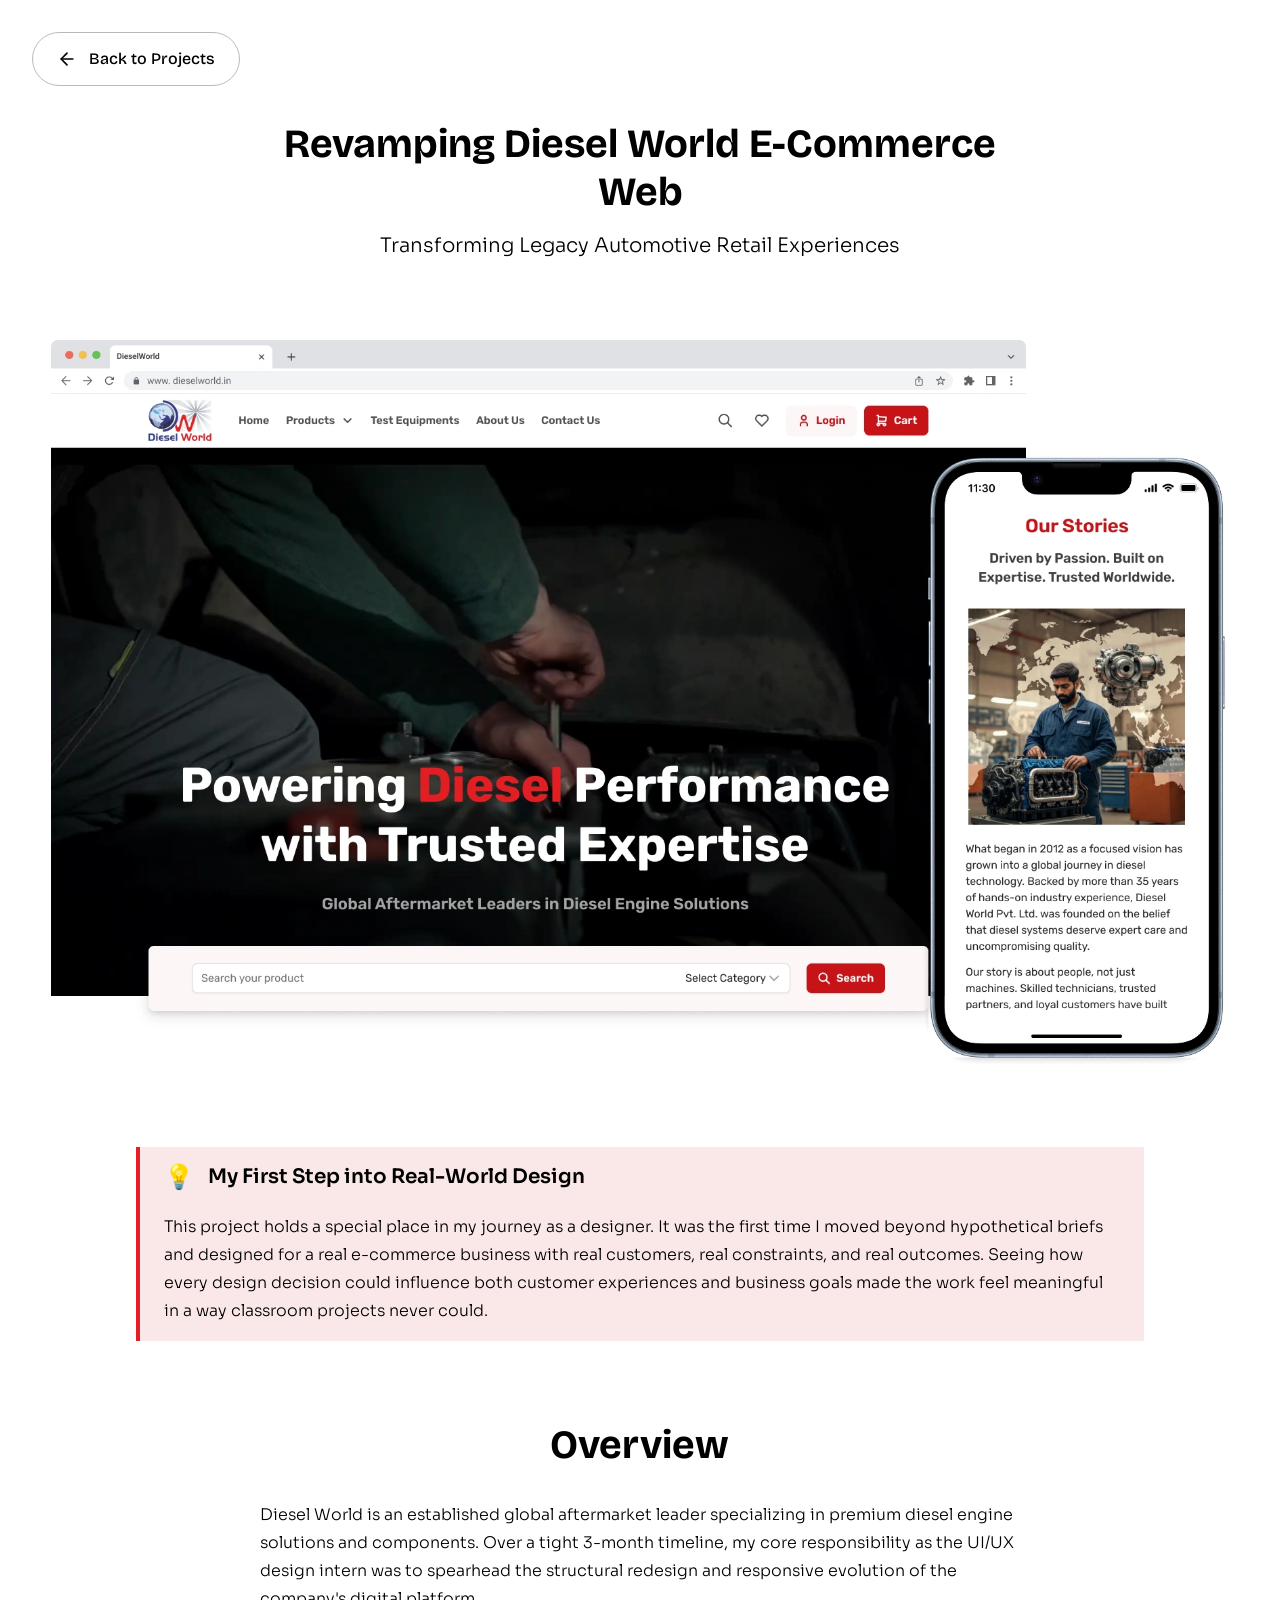
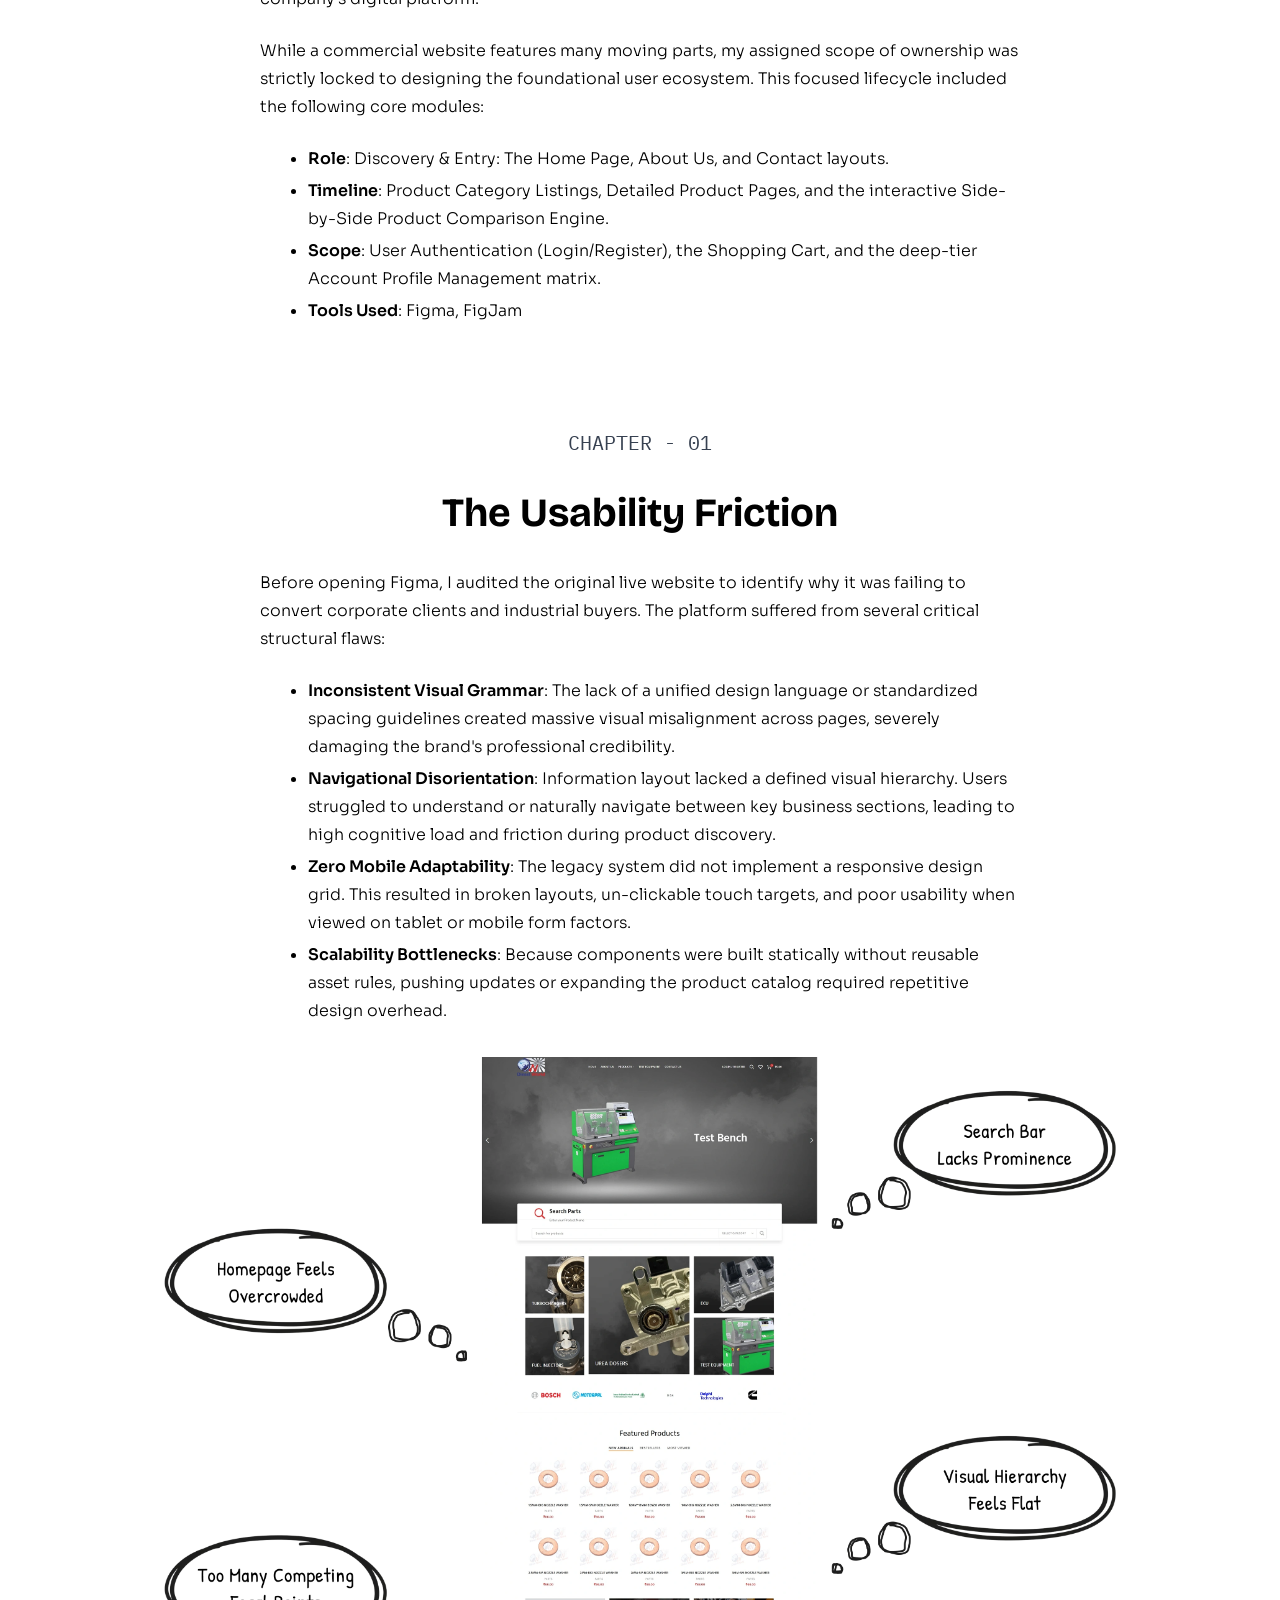
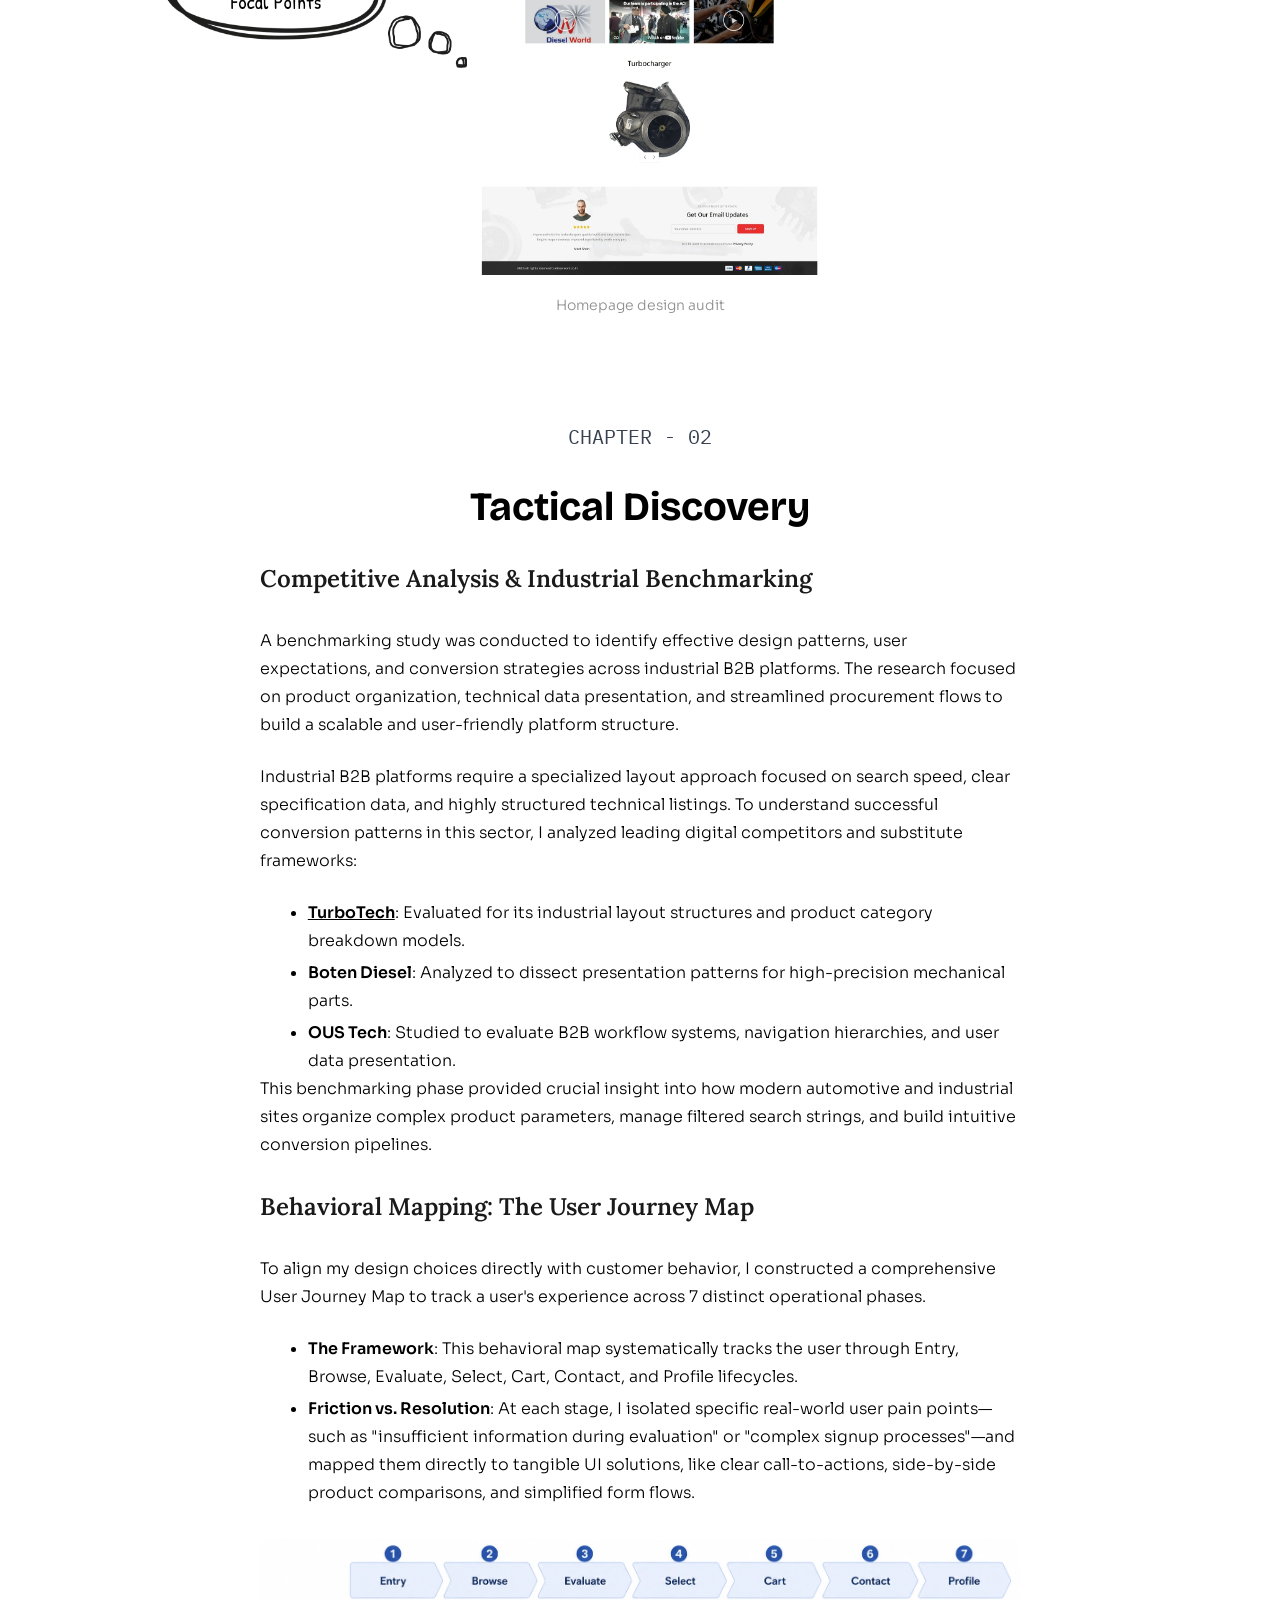
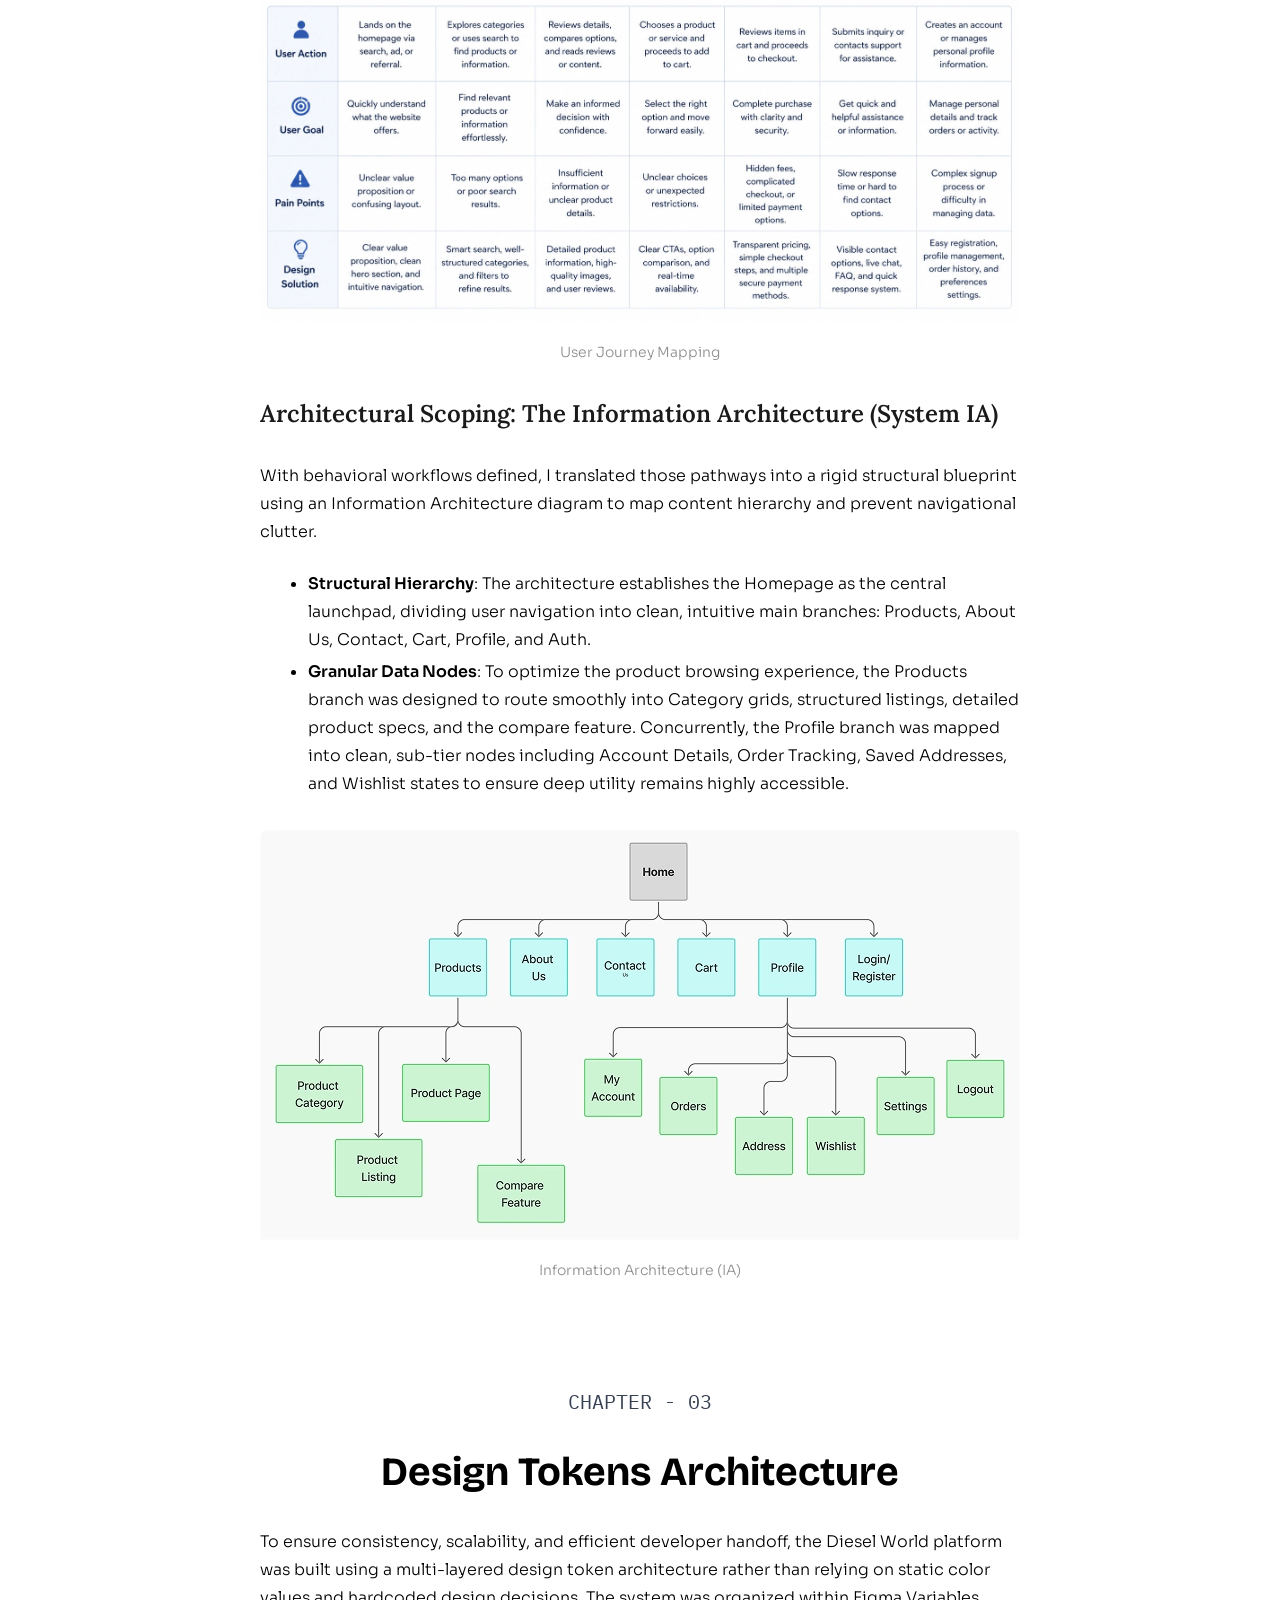
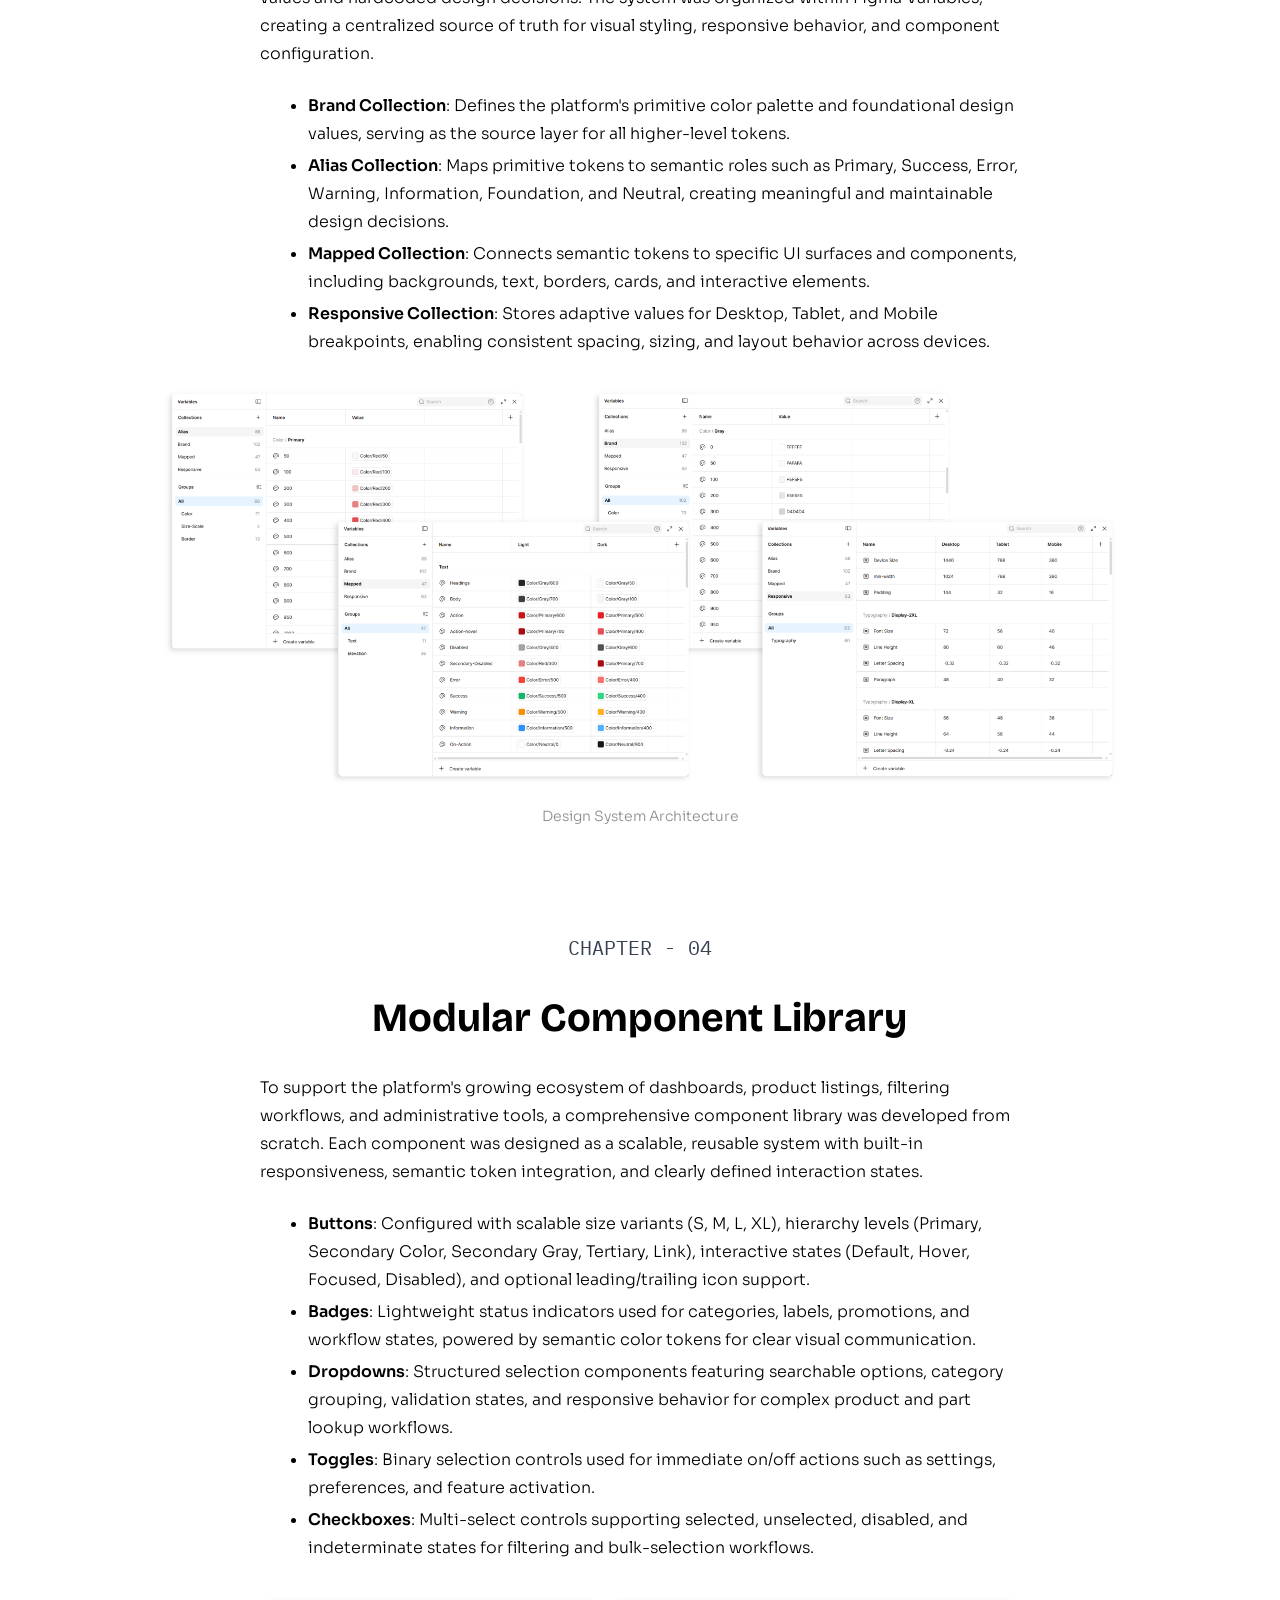
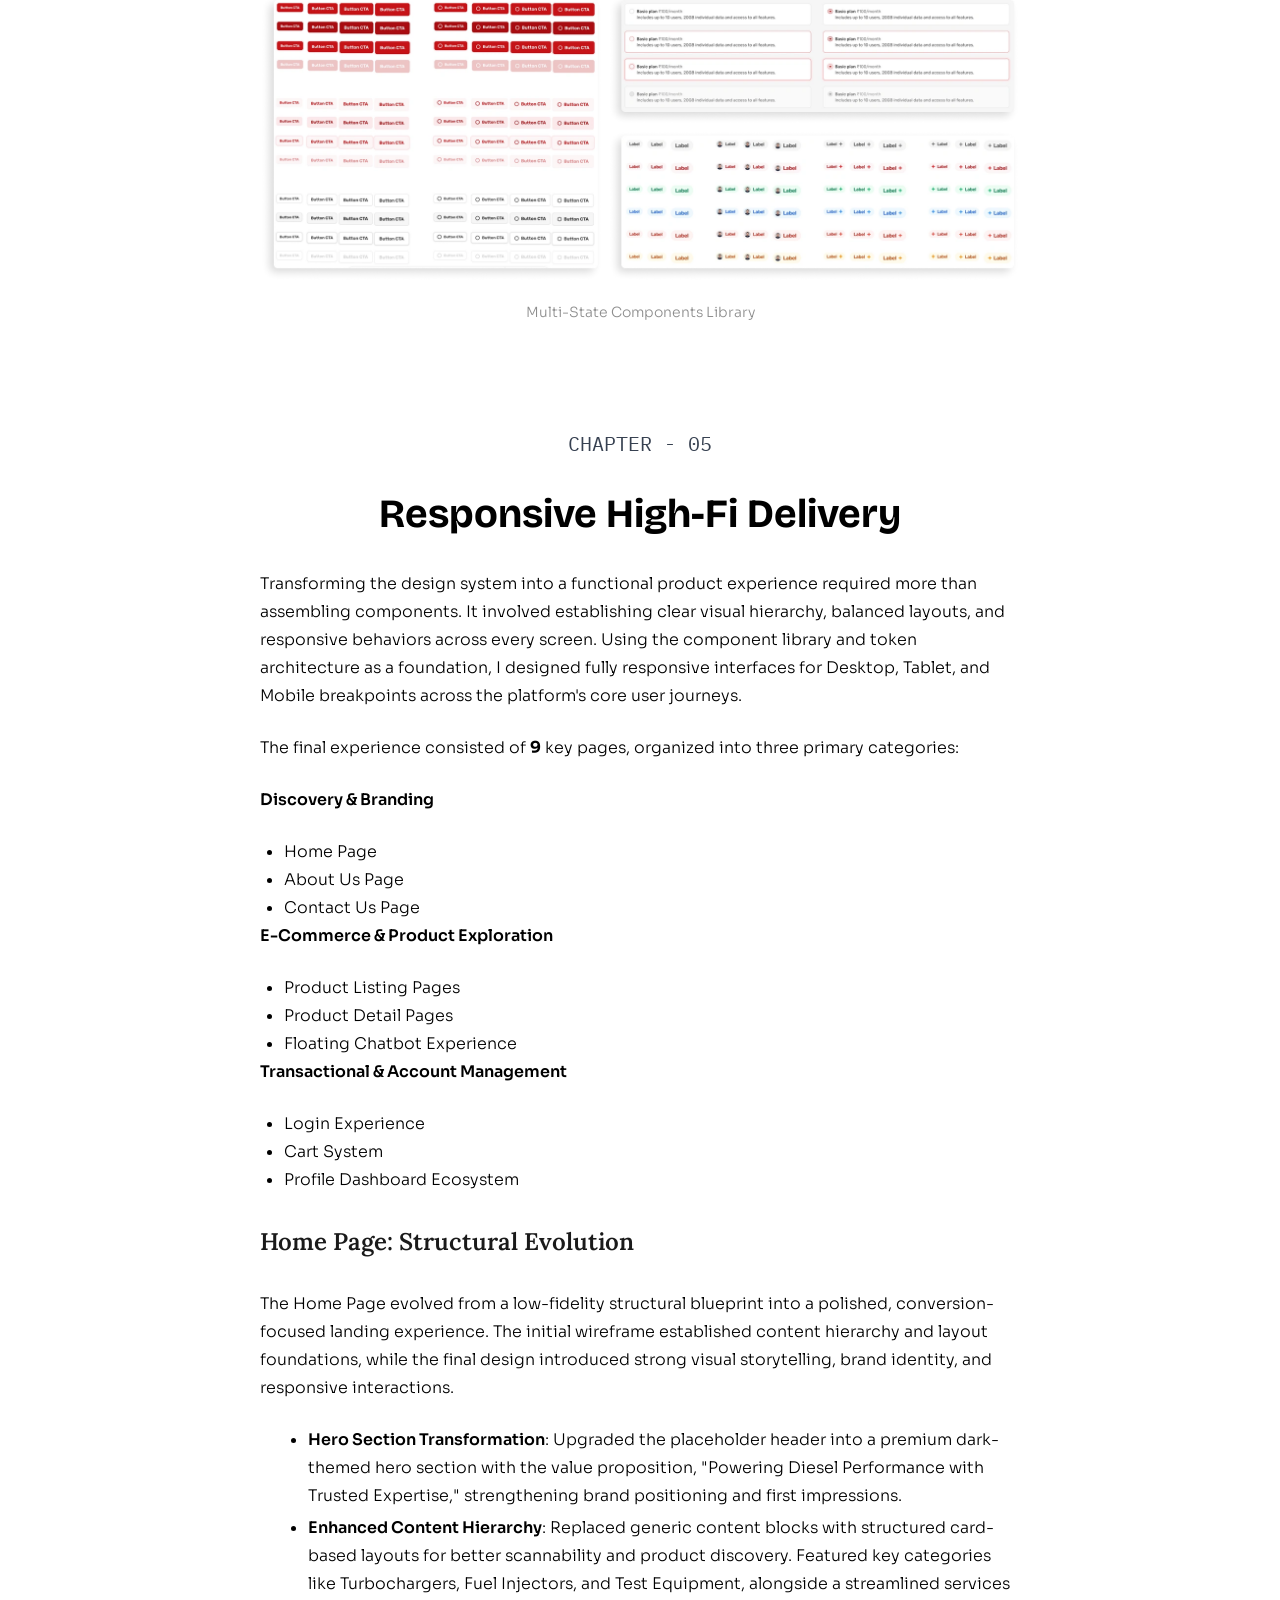
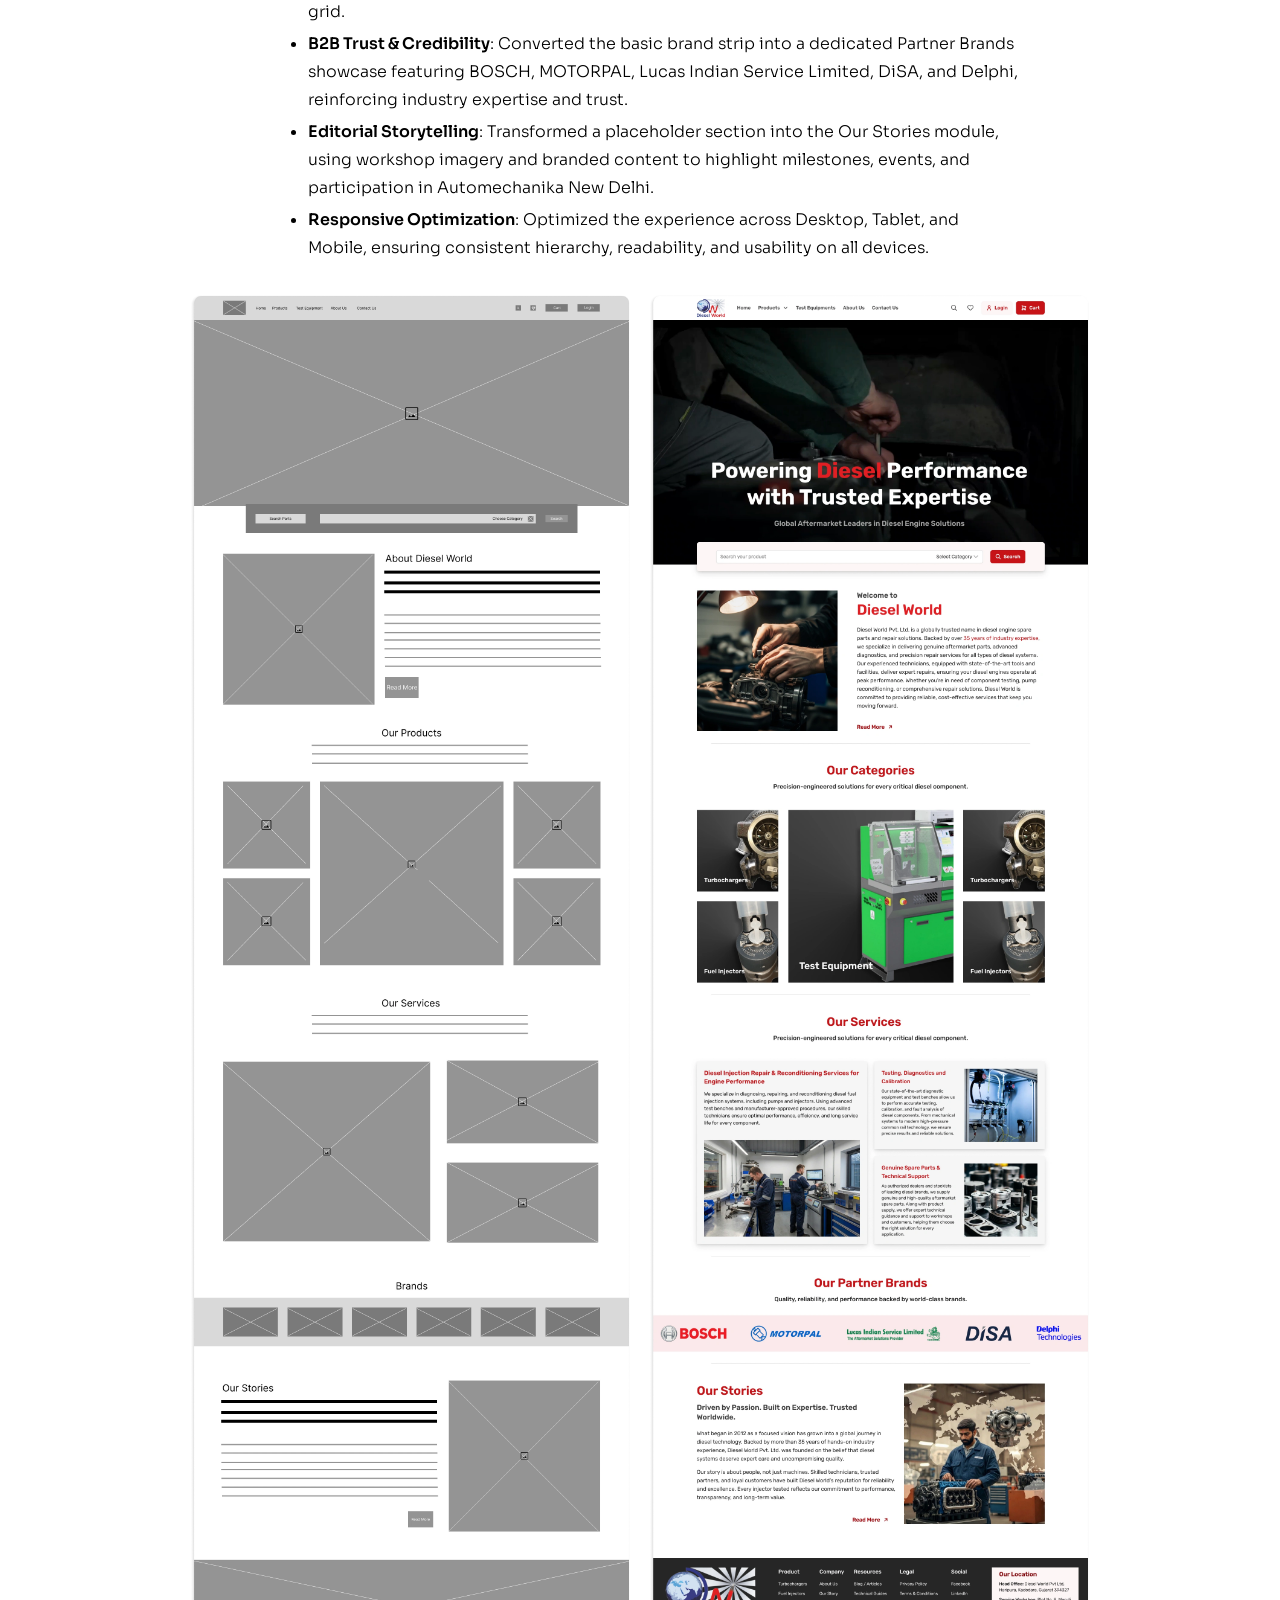
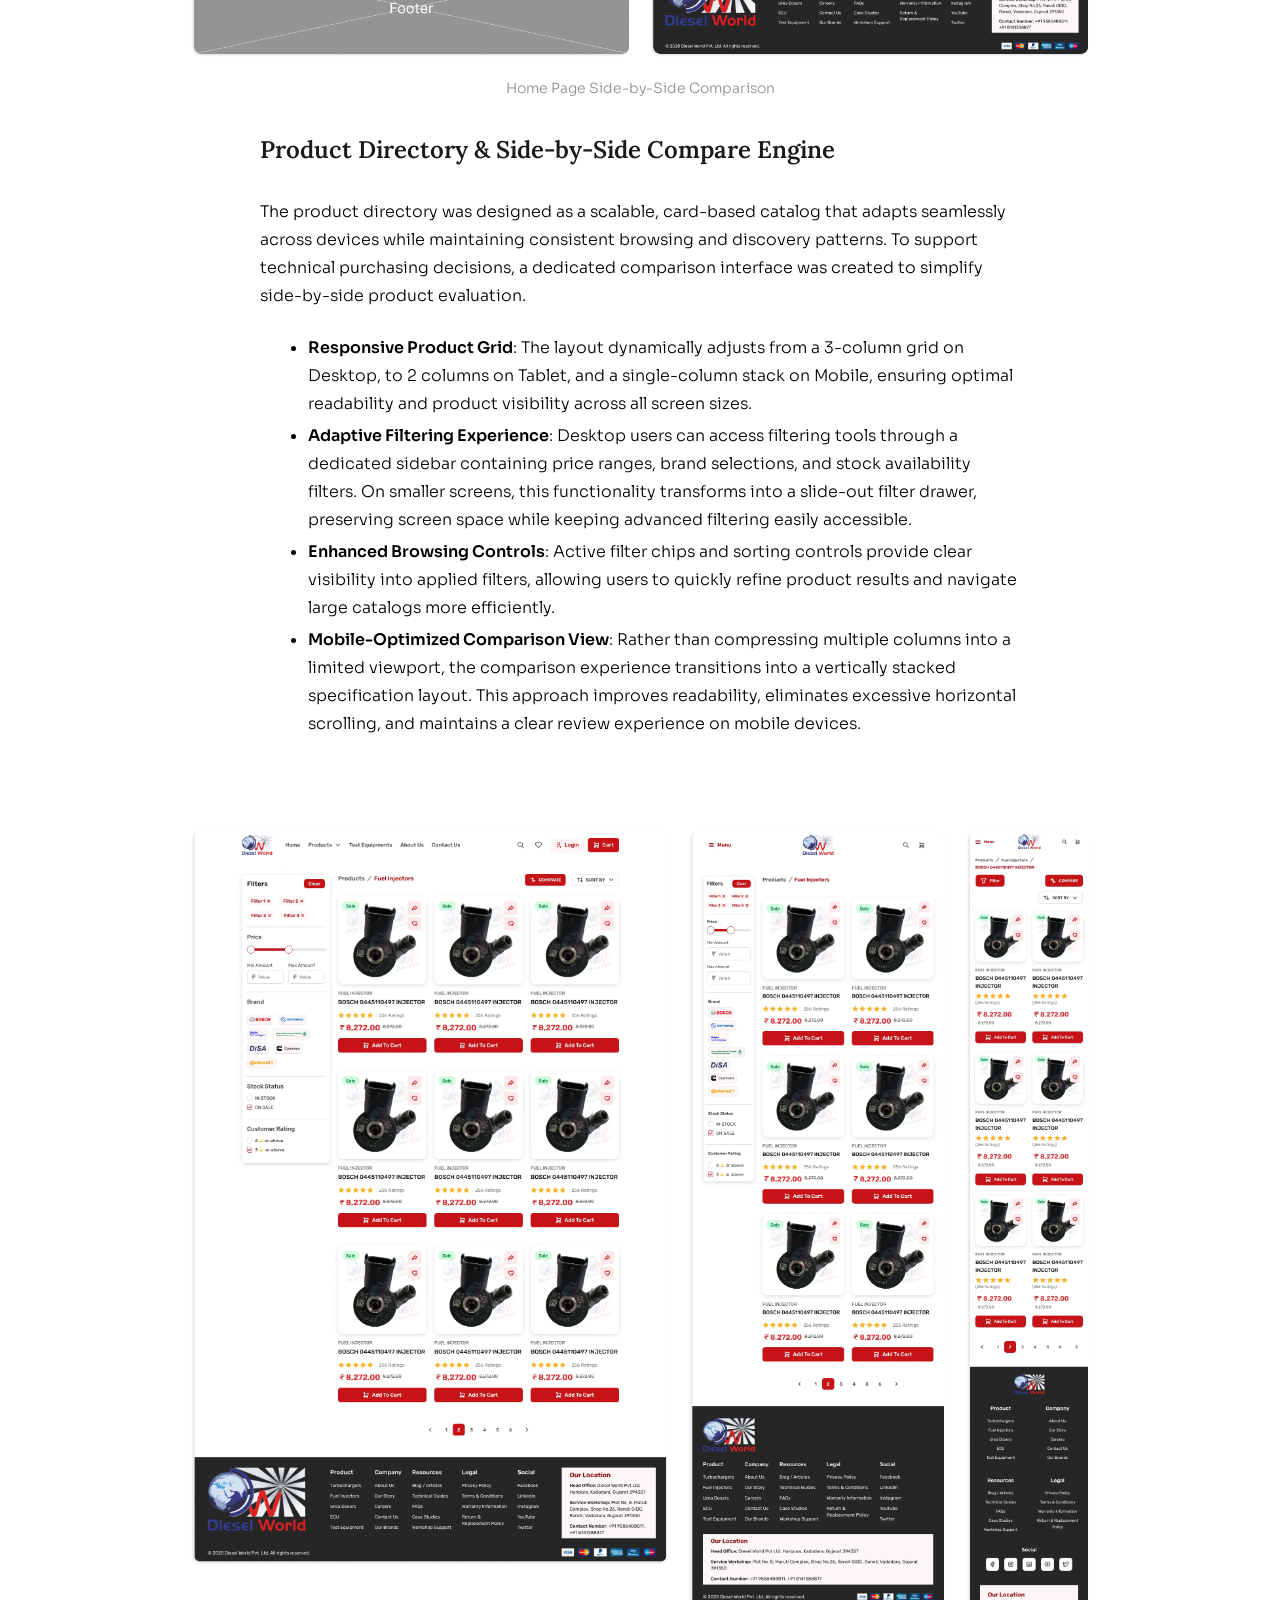
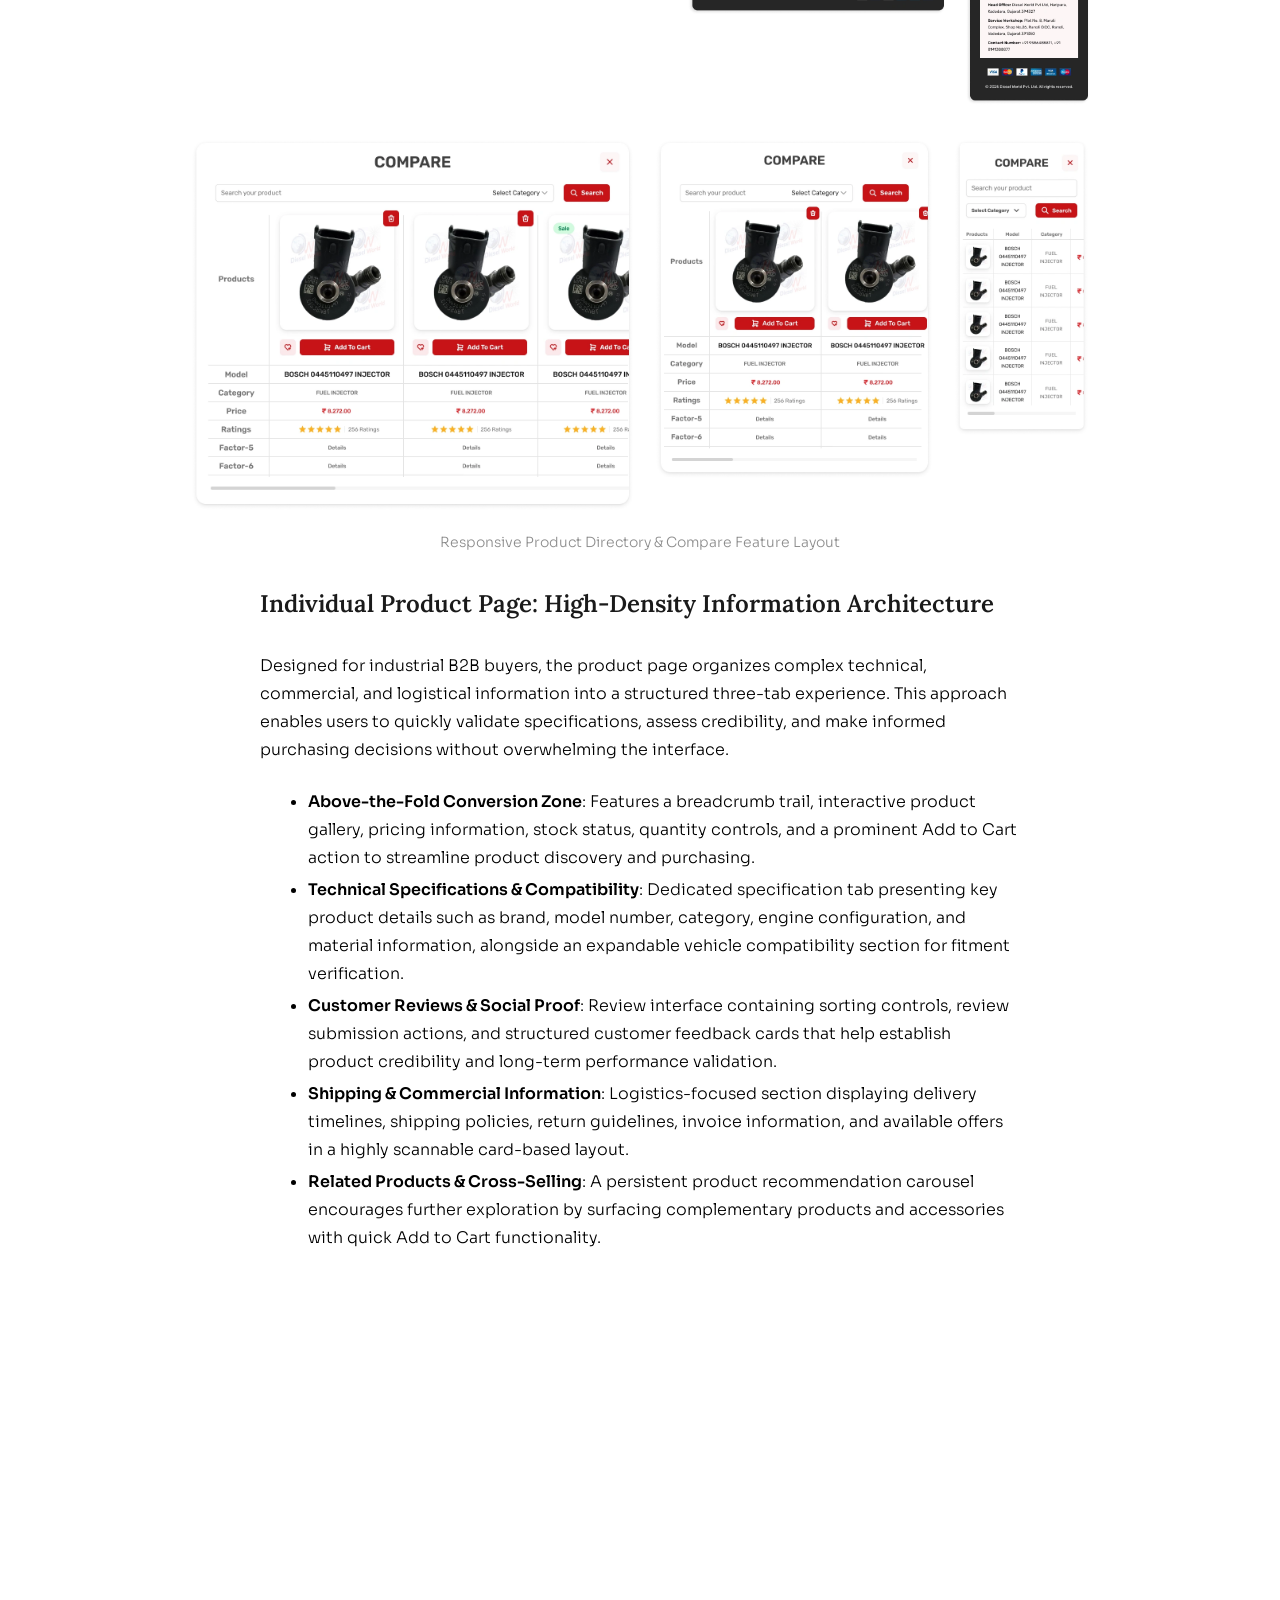
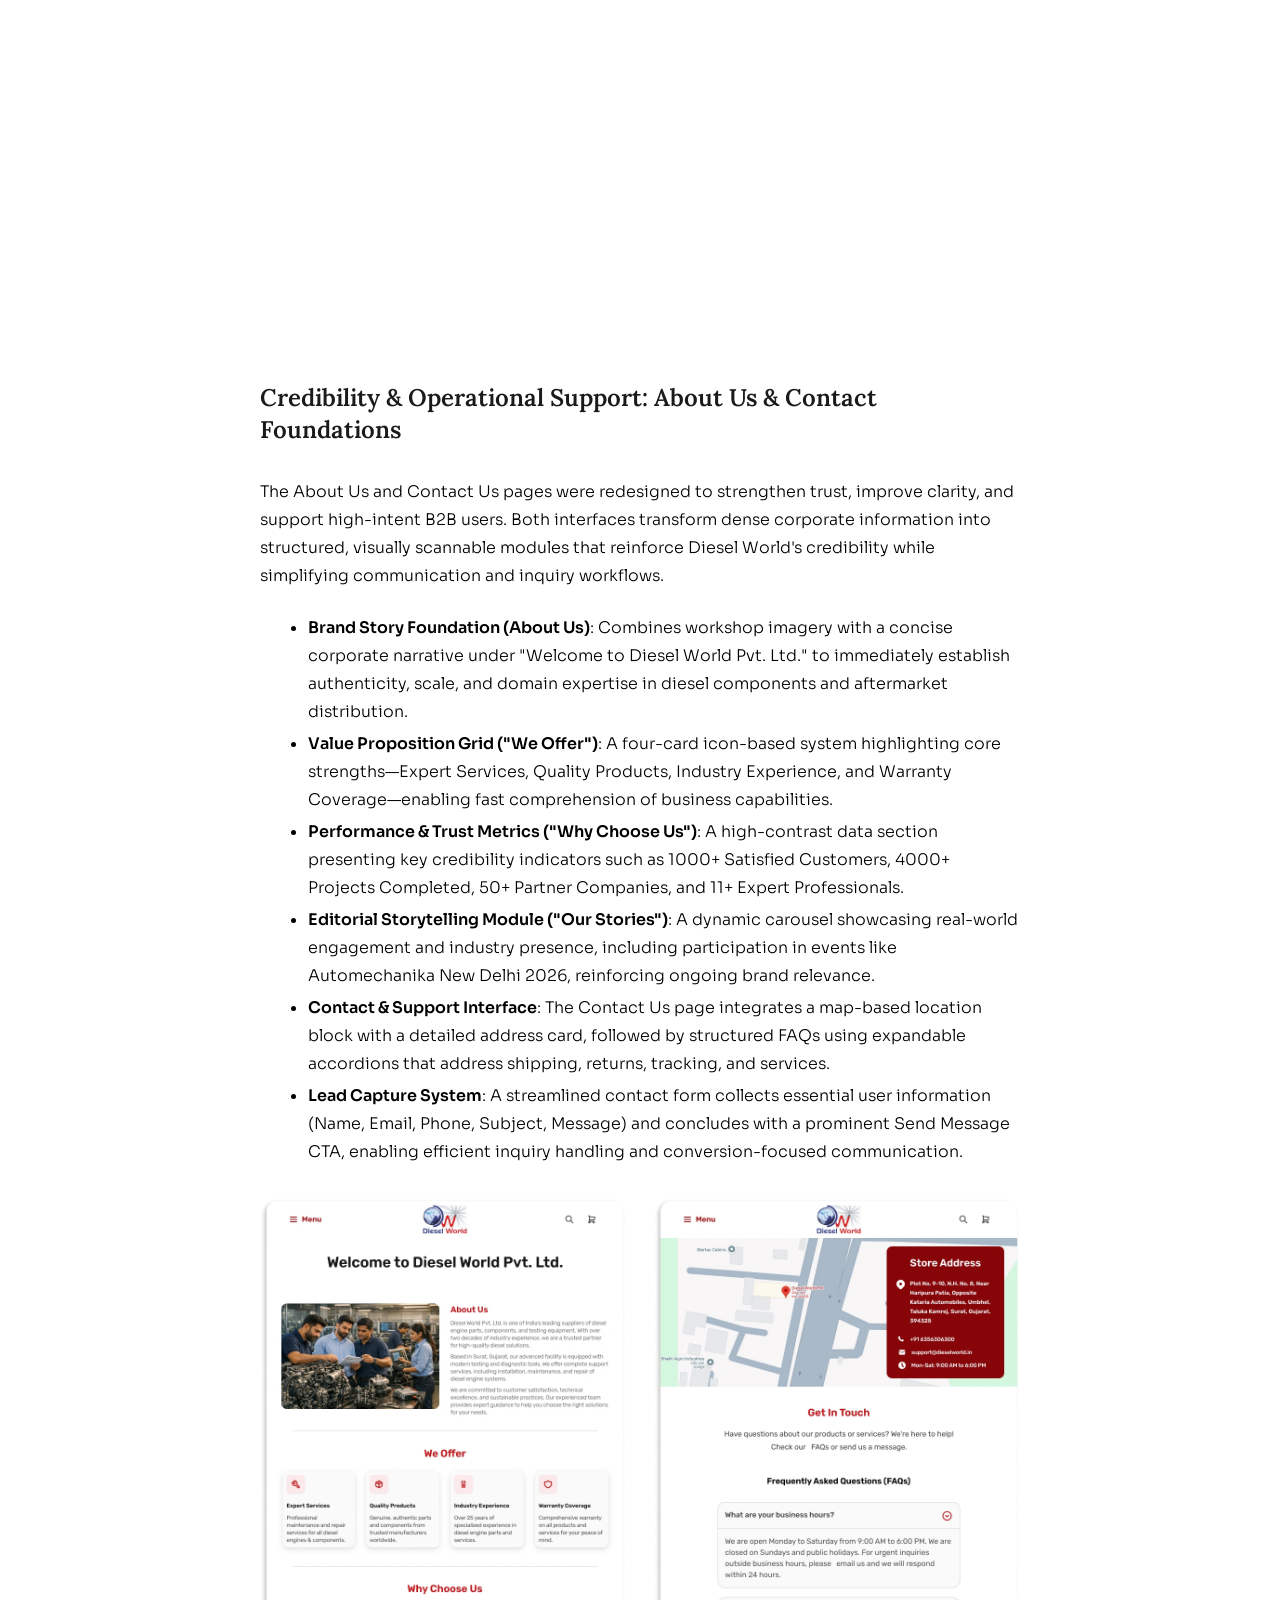
==== commit ac044656: "Added Changes" ====
--- a/work/DieselWorld/index.html
+++ b/work/DieselWorld/index.html
@@ -212,9 +212,13 @@
                         breakpoints, enabling consistent spacing, sizing, and layout behavior across devices.</li>
                 </ul>
             </div>
-            <p
-                style="font-family: 'Sora', sans-serif; font-size: 14px; color: #8d8d8d; text-align: center; margin-top: 24px;">
-                Design System Architecture</p>
+            <figure class="cs-image-wrapper reveal-item" style="max-width: 956px; margin: 0 auto;">
+                <img src="../../assets/work/DieselWorld/design-system-architecture.webp"
+                    alt="Design System Architecture">
+                <figcaption
+                    style="margin-top: 16px; font-family: 'Sora', sans-serif; font-size: 14px; color: #8d8d8d; text-align: center;">
+                    Design System Architecture</figcaption>
+            </figure>
         </section>
 
         <!-- ════════════════ CHAPTER 04 ════════════════ -->
